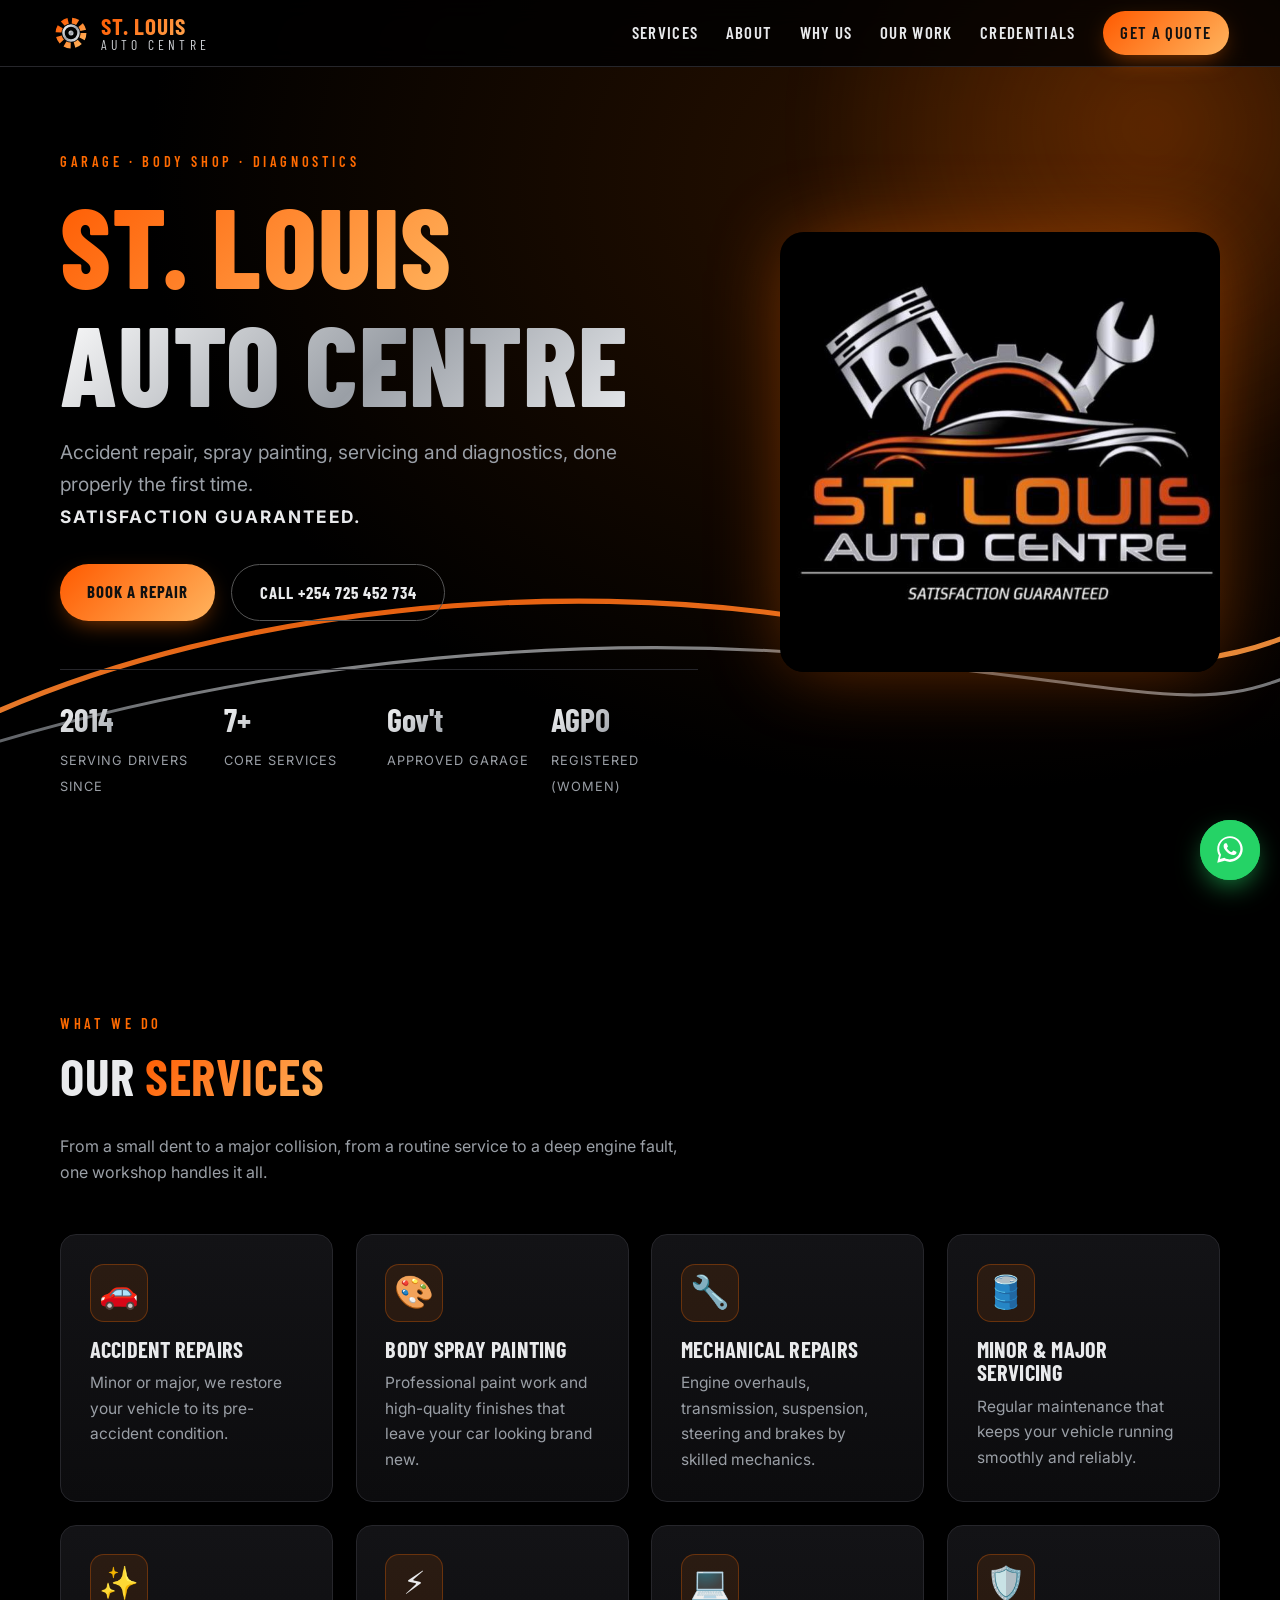
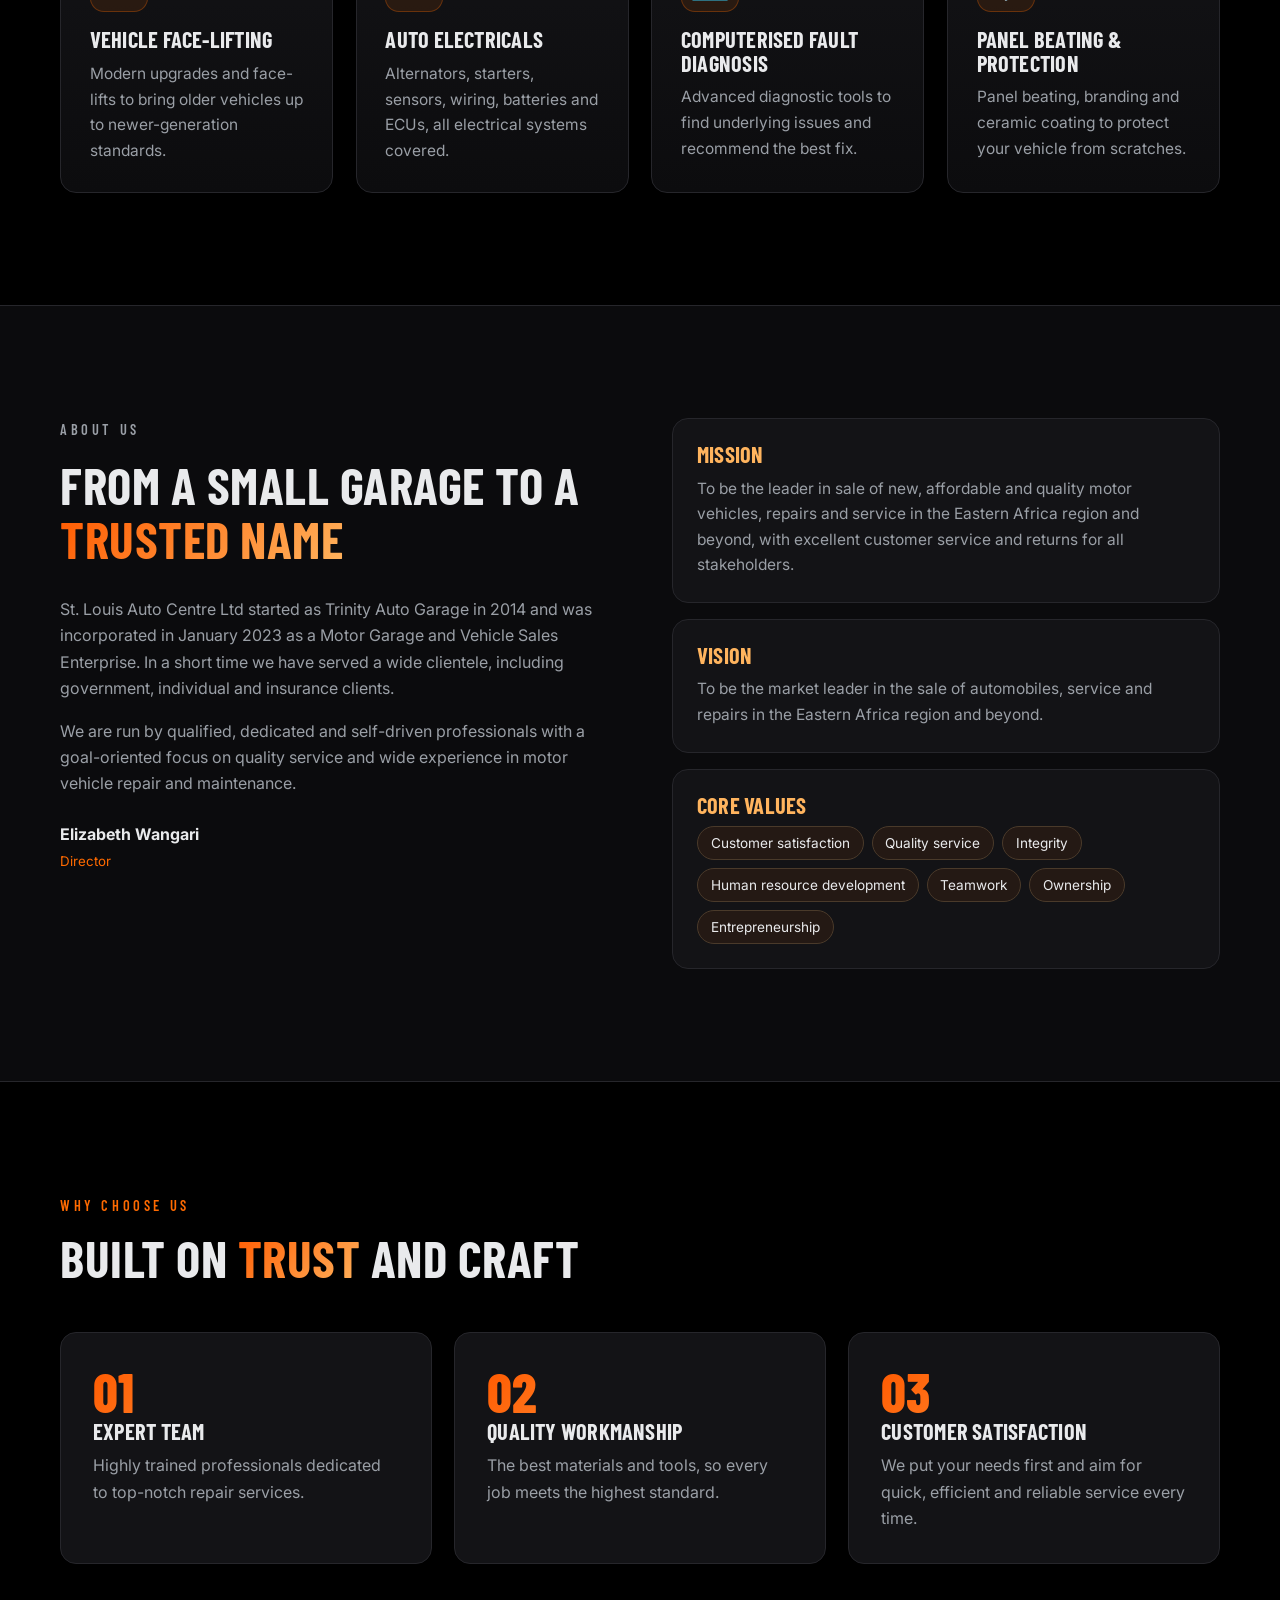
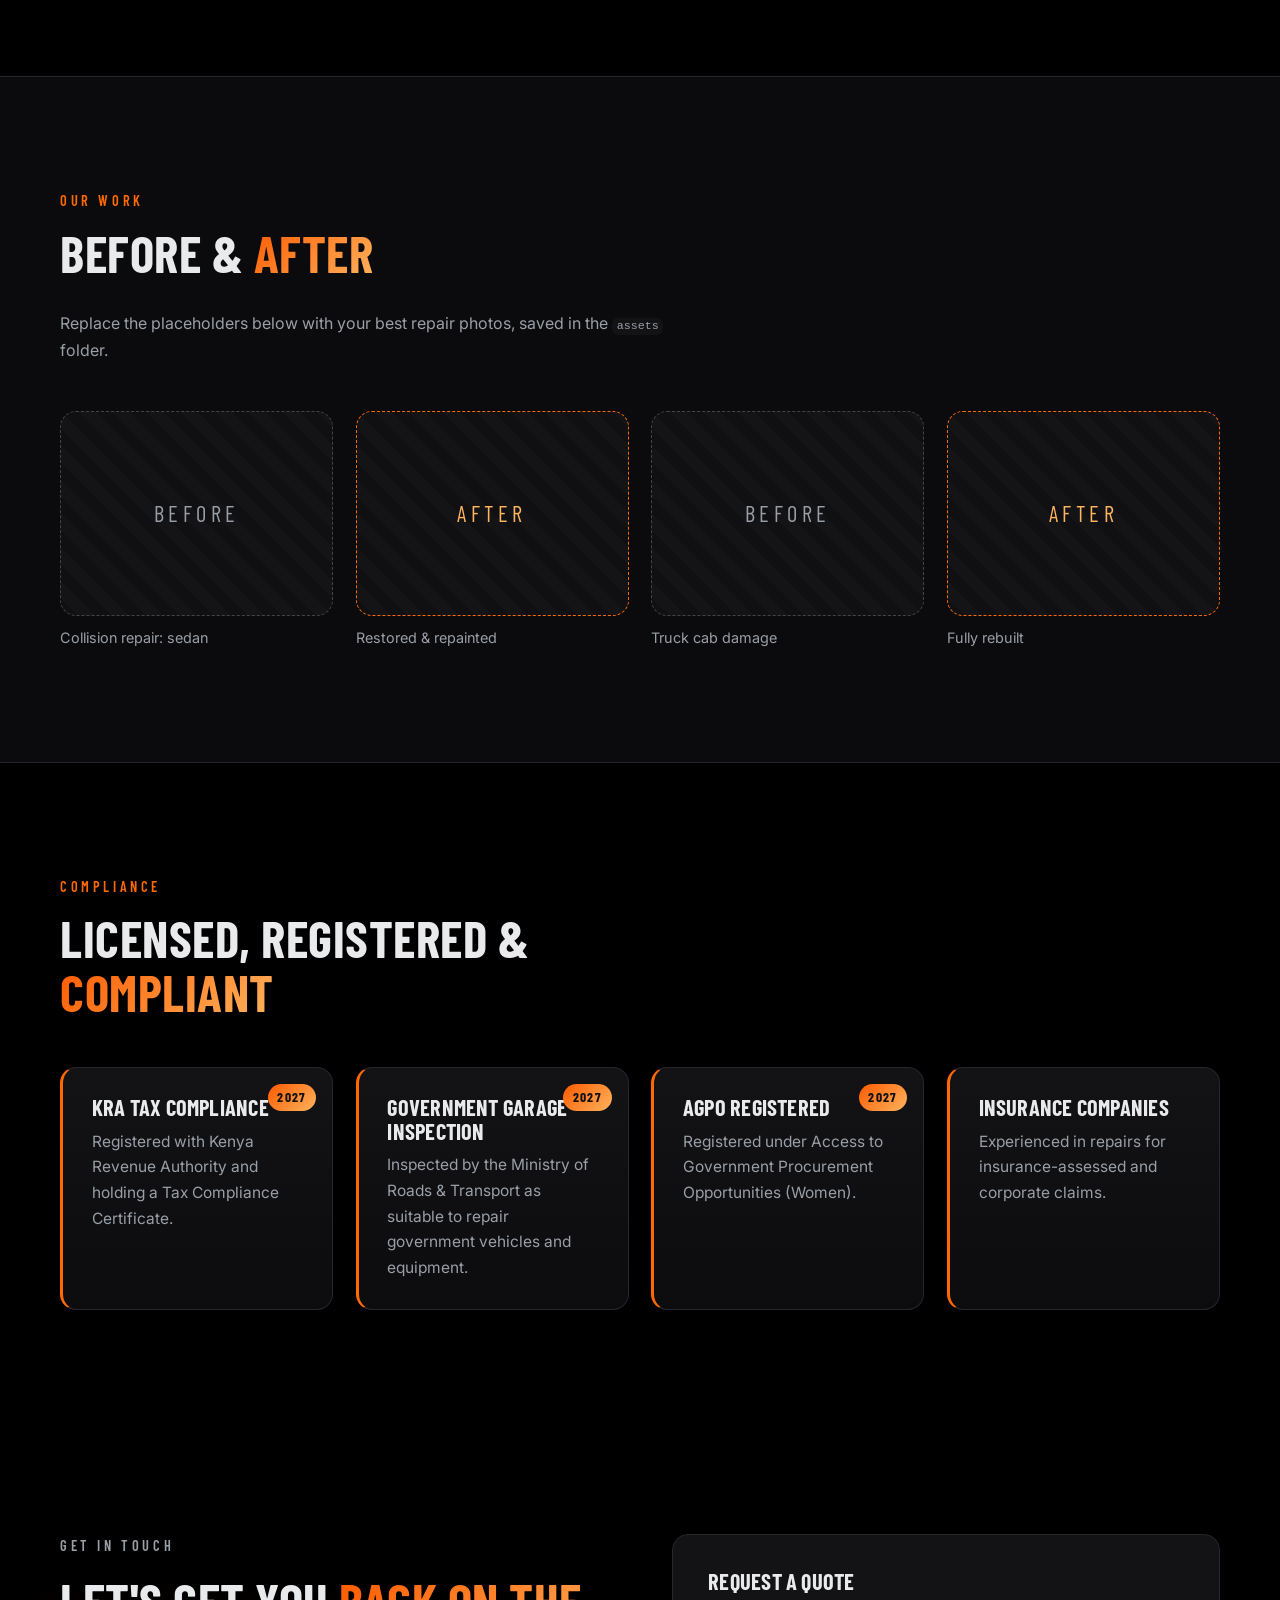
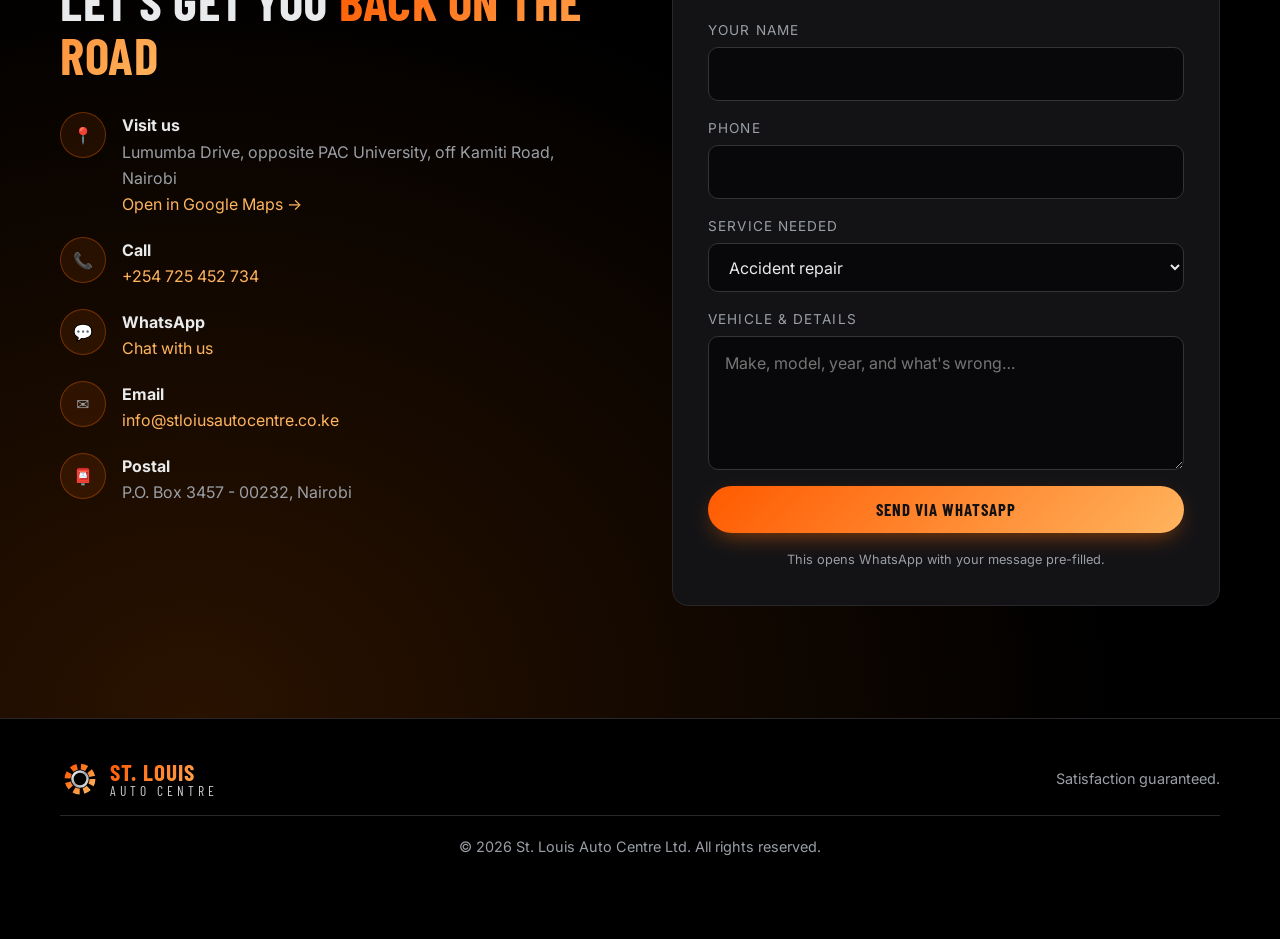
==== index.html @ 8ee9edfe "init" ====
<!DOCTYPE html>
<html lang="en">
<head>
  <meta charset="UTF-8">
  <meta name="viewport" content="width=device-width, initial-scale=1">
  <title>St. Louis Auto Centre | Garage &amp; Accident Repairs, Nairobi</title>
  <meta name="description" content="St. Louis Auto Centre Ltd – accident repairs, body spray painting, mechanical repairs, servicing, diagnostics and auto electricals in Nairobi. Satisfaction guaranteed.">
  <meta name="theme-color" content="#000000">
  <link rel="preconnect" href="https://fonts.googleapis.com">
  <link rel="preconnect" href="https://fonts.gstatic.com" crossorigin>
  <link href="https://fonts.googleapis.com/css2?family=Barlow+Condensed:wght@500;600;700;800&family=Inter:wght@400;500;600&display=swap" rel="stylesheet">
  <link rel="stylesheet" href="styles.css">
  <link rel="icon" href="data:image/svg+xml,%3Csvg xmlns='http://www.w3.org/2000/svg' viewBox='0 0 64 64'%3E%3Crect width='64' height='64' rx='12' fill='%23000'/%3E%3Ccircle cx='32' cy='32' r='14' fill='none' stroke='%23ff7a1a' stroke-width='6' stroke-dasharray='6 4'/%3E%3Ccircle cx='32' cy='32' r='5' fill='%23ddd'/%3E%3C/svg%3E">
</head>
<body>

<svg width="0" height="0" style="position:absolute" aria-hidden="true">
  <defs>
    <linearGradient id="gOrange" x1="0" y1="0" x2="1" y2="1">
      <stop offset="0" stop-color="#ff5a00"/><stop offset="1" stop-color="#ffb45e"/>
    </linearGradient>
    <linearGradient id="gSilver" x1="0" y1="0" x2="1" y2="1">
      <stop offset="0" stop-color="#ffffff"/><stop offset=".5" stop-color="#9a9fa6"/><stop offset="1" stop-color="#e8eaed"/>
    </linearGradient>
  </defs>
</svg>

<div class="progress" id="progress"></div>
<header class="nav" id="top">
  <a class="brand" href="#top" aria-label="St. Louis Auto Centre home">
    <svg class="brand-mark" viewBox="0 0 48 48" aria-hidden="true">
      <circle cx="24" cy="24" r="15" fill="none" stroke="url(#gOrange)" stroke-width="7" stroke-dasharray="7.2 4.7"/>
      <circle cx="24" cy="24" r="9" fill="none" stroke="url(#gSilver)" stroke-width="3"/>
      <circle cx="24" cy="24" r="3" fill="url(#gSilver)"/>
    </svg>
    <span class="brand-text"><b>ST. LOUIS</b><small>AUTO CENTRE</small></span>
  </a>
  <button class="burger" id="burger" aria-label="Toggle menu" aria-expanded="false" aria-controls="menu"><span></span><span></span><span></span></button>
  <nav id="menu" class="menu">
    <a href="#services">Services</a>
    <a href="#about">About</a>
    <a href="#why">Why Us</a>
    <a href="#work">Our Work</a>
    <a href="#credentials">Credentials</a>
    <a href="#contact" class="btn btn-sm">Get a Quote</a>
  </nav>
</header>

<main>
  <!-- HERO -->
  <section class="hero">
    <div class="hero-glow"></div>
    <svg class="hero-swoosh" viewBox="0 0 1200 300" preserveAspectRatio="none" aria-hidden="true">
      <path d="M0 220 C 220 120, 520 90, 760 130 S 1100 190, 1200 150" fill="none" stroke="url(#gOrange)" stroke-width="5" stroke-linecap="round"/>
      <path d="M0 250 C 260 170, 560 140, 820 170 S 1120 220, 1200 190" fill="none" stroke="url(#gSilver)" stroke-width="3" stroke-linecap="round" opacity=".7"/>
    </svg>
    <div class="container hero-inner">
      <img class="hero-logo" src="assets/logo.jpg" alt="St. Louis Auto Centre logo: piston, gear, wrench and car" width="420" height="420">
      <p class="eyebrow anim a1">Garage · Body Shop · Diagnostics</p>
      <h1 class="anim a2"><span class="orange">St. Louis</span><br><span class="silver">Auto Centre</span></h1>
      <p class="tagline anim a3">Accident repair, spray painting, servicing and diagnostics, done properly the first time.<br><strong>Satisfaction guaranteed.</strong></p>
      <div class="cta anim a4">
        <a href="#contact" class="btn">Book a Repair</a>
        <a href="tel:+254725452734" class="btn btn-ghost">Call +254 725 452 734</a>
      </div>
      <ul class="stats anim a5">
        <li><b>2014</b><span>Serving drivers since</span></li>
        <li><b>7+</b><span>Core services</span></li>
        <li><b>Gov't</b><span>Approved garage</span></li>
        <li><b>AGPO</b><span>Registered (Women)</span></li>
      </ul>
    </div>
  </section>

  <!-- SERVICES -->
  <section id="services" class="section">
    <div class="container">
      <header class="section-head">
        <p class="eyebrow">What we do</p>
        <h2>Our <span class="orange">Services</span></h2>
        <p>From a small dent to a major collision, from a routine service to a deep engine fault, one workshop handles it all.</p>
      </header>
      <div class="grid cards">
        <article class="card"><div class="icon">🚗</div><h3>Accident Repairs</h3><p>Minor or major, we restore your vehicle to its pre-accident condition.</p></article>
        <article class="card"><div class="icon">🎨</div><h3>Body Spray Painting</h3><p>Professional paint work and high-quality finishes that leave your car looking brand new.</p></article>
        <article class="card"><div class="icon">🔧</div><h3>Mechanical Repairs</h3><p>Engine overhauls, transmission, suspension, steering and brakes by skilled mechanics.</p></article>
        <article class="card"><div class="icon">🛢️</div><h3>Minor &amp; Major Servicing</h3><p>Regular maintenance that keeps your vehicle running smoothly and reliably.</p></article>
        <article class="card"><div class="icon">✨</div><h3>Vehicle Face-lifting</h3><p>Modern upgrades and face-lifts to bring older vehicles up to newer-generation standards.</p></article>
        <article class="card"><div class="icon">⚡</div><h3>Auto Electricals</h3><p>Alternators, starters, sensors, wiring, batteries and ECUs, all electrical systems covered.</p></article>
        <article class="card"><div class="icon">💻</div><h3>Computerised Fault Diagnosis</h3><p>Advanced diagnostic tools to find underlying issues and recommend the best fix.</p></article>
        <article class="card"><div class="icon">🛡️</div><h3>Panel Beating &amp; Protection</h3><p>Panel beating, branding and ceramic coating to protect your vehicle from scratches.</p></article>
      </div>
    </div>
  </section>

  <!-- ABOUT -->
  <section id="about" class="section alt">
    <div class="container split">
      <div>
        <p class="eyebrow">About us</p>
        <h2>From a small garage to a <span class="orange">trusted name</span></h2>
        <p>St. Louis Auto Centre Ltd started as Trinity Auto Garage in 2014 and was incorporated in January 2023 as a Motor Garage and Vehicle Sales Enterprise. In a short time we have served a wide clientele, including government, individual and insurance clients.</p>
        <p>We are run by qualified, dedicated and self-driven professionals with a goal-oriented focus on quality service and wide experience in motor vehicle repair and maintenance.</p>
        <p class="sign"><b>Elizabeth Wangari</b><br><small>Director</small></p>
      </div>
      <div class="mvv">
        <div class="mvv-item"><h3>Mission</h3><p>To be the leader in sale of new, affordable and quality motor vehicles, repairs and service in the Eastern Africa region and beyond, with excellent customer service and returns for all stakeholders.</p></div>
        <div class="mvv-item"><h3>Vision</h3><p>To be the market leader in the sale of automobiles, service and repairs in the Eastern Africa region and beyond.</p></div>
        <div class="mvv-item"><h3>Core Values</h3>
          <ul class="chips">
            <li>Customer satisfaction</li><li>Quality service</li><li>Integrity</li><li>Human resource development</li><li>Teamwork</li><li>Ownership</li><li>Entrepreneurship</li>
          </ul>
        </div>
      </div>
    </div>
  </section>

  <!-- WHY US -->
  <section id="why" class="section">
    <div class="container">
      <header class="section-head">
        <p class="eyebrow">Why choose us</p>
        <h2>Built on <span class="orange">trust</span> and craft</h2>
      </header>
      <div class="grid three">
        <article class="feature"><span class="num">01</span><h3>Expert Team</h3><p>Highly trained professionals dedicated to top-notch repair services.</p></article>
        <article class="feature"><span class="num">02</span><h3>Quality Workmanship</h3><p>The best materials and tools, so every job meets the highest standard.</p></article>
        <article class="feature"><span class="num">03</span><h3>Customer Satisfaction</h3><p>We put your needs first and aim for quick, efficient and reliable service every time.</p></article>
      </div>
    </div>
  </section>

  <!-- WORK -->
  <section id="work" class="section alt">
    <div class="container">
      <header class="section-head">
        <p class="eyebrow">Our work</p>
        <h2>Before &amp; <span class="orange">After</span></h2>
        <p>Replace the placeholders below with your best repair photos, saved in the <code>assets</code> folder.</p>
      </header>
      <div class="grid gallery">
        <figure class="ph"><div class="ph-box"><span>Before</span></div><figcaption>Collision repair: sedan</figcaption></figure>
        <figure class="ph"><div class="ph-box after"><span>After</span></div><figcaption>Restored &amp; repainted</figcaption></figure>
        <figure class="ph"><div class="ph-box"><span>Before</span></div><figcaption>Truck cab damage</figcaption></figure>
        <figure class="ph"><div class="ph-box after"><span>After</span></div><figcaption>Fully rebuilt</figcaption></figure>
      </div>
    </div>
  </section>

  <!-- CREDENTIALS -->
  <section id="credentials" class="section">
    <div class="container">
      <header class="section-head">
        <p class="eyebrow">Compliance</p>
        <h2>Licensed, registered &amp; <span class="orange">compliant</span></h2>
      </header>
      <div class="grid cards four">
        <article class="card cred"><span class="badge">2027</span><h3>KRA Tax Compliance</h3><p>Registered with Kenya Revenue Authority and holding a Tax Compliance Certificate.</p></article>
        <article class="card cred"><span class="badge">2027</span><h3>Government Garage Inspection</h3><p>Inspected by the Ministry of Roads &amp; Transport as suitable to repair government vehicles and equipment.</p></article>
        <article class="card cred"><span class="badge">2027</span><h3>AGPO Registered</h3><p>Registered under Access to Government Procurement Opportunities (Women).</p></article>
        <article class="card cred"><h3>Insurance Companies</h3><p>Experienced in repairs for insurance-assessed and corporate claims.</p></article>
      </div>
    </div>
  </section>

  <!-- CONTACT -->
  <section id="contact" class="section contact">
    <div class="container split">
      <div>
        <p class="eyebrow">Get in touch</p>
        <h2>Let's get you <span class="orange">back on the road</span></h2>
        <ul class="contact-list">
          <li><span>📍</span><div><b>Visit us</b><br>Lumumba Drive, opposite PAC University, off Kamiti Road, Nairobi<br><a href="https://www.google.com/maps/search/?api=1&query=Lumumba+Drive+PAC+University+Kamiti+Road+Nairobi" target="_blank" rel="noopener">Open in Google Maps →</a></div></li>
          <li><span>📞</span><div><b>Call</b><br><a href="tel:+254725452734">+254 725 452 734</a></div></li>
          <li><span>💬</span><div><b>WhatsApp</b><br><a href="https://wa.me/254725452734" target="_blank" rel="noopener">Chat with us</a></div></li>
          <li><span>✉️</span><div><b>Email</b><br><a href="mailto:info@stloiusautocentre.co.ke">info@stloiusautocentre.co.ke</a></div></li>
          <li><span>📮</span><div><b>Postal</b><br>P.O. Box 3457 - 00232, Nairobi</div></li>
        </ul>
      </div>
      <form class="form" id="quoteForm" novalidate>
        <h3>Request a quote</h3>
        <label>Your name<input type="text" name="name" required autocomplete="name"></label>
        <label>Phone<input type="tel" name="phone" required autocomplete="tel"></label>
        <label>Service needed
          <select name="service">
            <option>Accident repair</option><option>Body spray painting</option><option>Mechanical repair</option>
            <option>Servicing</option><option>Auto electrical</option><option>Computer diagnosis</option><option>Other</option>
          </select>
        </label>
        <label>Vehicle &amp; details<textarea name="message" rows="4" placeholder="Make, model, year, and what's wrong…"></textarea></label>
        <button type="submit" class="btn">Send via WhatsApp</button>
        <p class="hint">This opens WhatsApp with your message pre-filled.</p>
      </form>
    </div>
  </section>
</main>

<footer class="footer">
  <div class="container foot">
    <div class="brand">
      <svg class="brand-mark" viewBox="0 0 48 48" aria-hidden="true">
        <circle cx="24" cy="24" r="15" fill="none" stroke="url(#gOrange)" stroke-width="7" stroke-dasharray="7.2 4.7"/>
        <circle cx="24" cy="24" r="9" fill="none" stroke="url(#gSilver)" stroke-width="3"/>
      </svg>
      <span class="brand-text"><b>ST. LOUIS</b><small>AUTO CENTRE</small></span>
    </div>
    <p>Satisfaction guaranteed.</p>
    <p class="copy">© <span id="year"></span> St. Louis Auto Centre Ltd. All rights reserved.</p>
  </div>
</footer>

<a class="wa-fab" href="https://wa.me/254725452734" target="_blank" rel="noopener" aria-label="Chat on WhatsApp"><svg viewBox="0 0 32 32" aria-hidden="true"><path fill="#fff" d="M16.04 3C9.4 3 4 8.4 4 15.03c0 2.12.55 4.19 1.6 6.01L4 28l7.12-1.87a12.03 12.03 0 0 0 4.92 1.05C22.67 27.18 28 21.78 28 15.15 28 8.5 22.67 3 16.04 3Zm0 21.96c-1.76 0-3.48-.47-4.99-1.37l-.36-.21-4.22 1.1 1.13-4.1-.23-.38a9.9 9.9 0 0 1-1.52-5.27c0-5.48 4.47-9.94 9.97-9.94 5.5 0 9.96 4.46 9.96 9.94 0 5.49-4.47 9.93-9.74 9.93Zm5.46-7.42c-.3-.15-1.77-.87-2.04-.97-.27-.1-.47-.15-.67.15-.2.3-.77.97-.94 1.17-.17.2-.35.22-.65.07-.3-.15-1.26-.46-2.4-1.48-.89-.79-1.49-1.77-1.66-2.07-.17-.3-.02-.46.13-.61.14-.13.3-.35.45-.52.15-.17.2-.3.3-.5.1-.2.05-.37-.02-.52-.08-.15-.67-1.62-.92-2.22-.24-.58-.49-.5-.67-.51h-.57c-.2 0-.52.07-.8.37-.27.3-1.04 1.02-1.04 2.48 0 1.46 1.07 2.88 1.22 3.08.15.2 2.1 3.2 5.08 4.49.71.31 1.26.49 1.7.63.71.23 1.36.2 1.87.12.57-.08 1.77-.72 2.02-1.42.25-.7.25-1.3.17-1.42-.07-.12-.27-.2-.57-.35Z"/></svg></a>

<script src="script.js"></script>
</body>
</html>
---- styles.css ----
:root{
  --bg:#000;
  --bg2:#0b0b0d;
  --panel:#131316;
  --line:#26262b;
  --text:#e9eaec;
  --muted:#9a9fa6;
  --orange:#ff6a00;
  --orange2:#ffb45e;
  --grad:linear-gradient(135deg,#ff5a00,#ffb45e);
  --silver:linear-gradient(135deg,#fff,#9a9fa6 55%,#e8eaed);
  --radius:16px;
  --font-head:'Barlow Condensed',system-ui,sans-serif;
  --font-body:'Inter',system-ui,sans-serif;
}
*{box-sizing:border-box;margin:0;padding:0}
html{scroll-behavior:smooth;scroll-padding-top:72px}
body{background:var(--bg);color:var(--text);font-family:var(--font-body);line-height:1.65;-webkit-font-smoothing:antialiased;overflow-x:hidden}
img,svg{max-width:100%}
a{color:var(--orange2);text-decoration:none}
a:hover{text-decoration:underline}
code{background:var(--panel);padding:.1em .4em;border-radius:6px;font-size:.9em}
.container{width:min(1160px,92%);margin-inline:auto}

h1,h2,h3{font-family:var(--font-head);line-height:1.05;text-transform:uppercase;letter-spacing:.01em}
h2{font-size:clamp(2rem,5vw,3.2rem);margin-bottom:.6em}
h3{font-size:1.4rem;margin-bottom:.4em}
.orange{background:var(--grad);-webkit-background-clip:text;background-clip:text;color:transparent}
.silver{background:var(--silver);-webkit-background-clip:text;background-clip:text;color:transparent}
.eyebrow{font-family:var(--font-head);text-transform:uppercase;letter-spacing:.25em;font-size:.9rem;color:var(--orange);margin-bottom:.8rem;font-weight:600}

/* Buttons */
.btn{display:inline-block;background:var(--grad);color:#111;font-family:var(--font-head);font-weight:700;text-transform:uppercase;letter-spacing:.06em;font-size:1.05rem;padding:.85rem 1.7rem;border-radius:999px;border:0;cursor:pointer;transition:transform .2s,box-shadow .2s;box-shadow:0 8px 24px -8px rgba(255,106,0,.6)}
.btn:hover{transform:translateY(-2px);text-decoration:none;box-shadow:0 12px 28px -8px rgba(255,106,0,.8)}
.btn-ghost{background:transparent;color:var(--text);border:1.5px solid #555;box-shadow:none}
.btn-ghost:hover{border-color:var(--orange);color:var(--orange2);box-shadow:none}
.btn-sm{padding:.5rem 1.1rem;font-size:.95rem}

/* Nav */
.nav{position:fixed;inset:0 0 auto 0;z-index:50;display:flex;align-items:center;justify-content:space-between;padding:.7rem 4%;background:rgba(0,0,0,.82);backdrop-filter:blur(12px);border-bottom:1px solid var(--line)}
.brand{display:flex;align-items:center;gap:.6rem;color:var(--text)}
.brand:hover{text-decoration:none}
.brand-mark{width:40px;height:40px}
.brand-text{display:flex;flex-direction:column;line-height:1;font-family:var(--font-head);text-transform:uppercase}
.brand-text b{font-size:1.45rem;letter-spacing:.04em;background:var(--grad);-webkit-background-clip:text;background-clip:text;color:transparent}
.brand-text small{font-size:.85rem;letter-spacing:.3em;color:#cfd2d6}
.menu{display:flex;align-items:center;gap:1.7rem}
.menu a{color:var(--text);font-family:var(--font-head);text-transform:uppercase;letter-spacing:.08em;font-size:1.05rem;font-weight:600}
.menu a:not(.btn):hover{color:var(--orange2);text-decoration:none}
.menu a.btn{color:#111}
.burger{display:none;background:none;border:0;width:42px;height:42px;cursor:pointer;flex-direction:column;justify-content:center;gap:6px;align-items:center}
.burger span{display:block;width:26px;height:3px;border-radius:3px;background:var(--grad);transition:.3s}
.burger[aria-expanded="true"] span:nth-child(1){transform:translateY(9px) rotate(45deg)}
.burger[aria-expanded="true"] span:nth-child(2){opacity:0}
.burger[aria-expanded="true"] span:nth-child(3){transform:translateY(-9px) rotate(-45deg)}

/* Hero */
.hero{position:relative;min-height:100svh;display:flex;align-items:center;padding:7rem 0 4rem;overflow:hidden;background:radial-gradient(ellipse at 75% 20%,#2a1200 0%,#000 60%)}
.hero-glow{position:absolute;width:60vmax;height:60vmax;right:-20vmax;top:-20vmax;background:radial-gradient(circle,rgba(255,106,0,.28),transparent 65%);filter:blur(20px);pointer-events:none}
.hero-swoosh{position:absolute;left:0;bottom:12%;width:100%;height:34%;opacity:.9;pointer-events:none}
.hero-inner{position:relative;z-index:2}
.hero h1{font-size:clamp(3.4rem,11vw,7rem);font-weight:800;margin-bottom:1rem}
.tagline{max-width:560px;font-size:clamp(1rem,2.4vw,1.2rem);color:var(--muted);margin-bottom:2rem}
.tagline strong{color:var(--text);letter-spacing:.12em;text-transform:uppercase;font-size:.9em}
.cta{display:flex;flex-wrap:wrap;gap:1rem;margin-bottom:3rem}
.stats{list-style:none;display:grid;grid-template-columns:repeat(4,1fr);gap:1rem;max-width:760px;border-top:1px solid var(--line);padding-top:1.4rem}
.stats b{display:block;font-family:var(--font-head);font-size:2rem;background:var(--silver);-webkit-background-clip:text;background-clip:text;color:transparent}
.stats span{font-size:.8rem;color:var(--muted);text-transform:uppercase;letter-spacing:.08em}

/* Sections */
.section{padding:clamp(4rem,9vw,7rem) 0}
.section.alt{background:var(--bg2);border-block:1px solid var(--line)}
.section-head{max-width:640px;margin-bottom:3rem}
.section-head p:last-child{color:var(--muted)}
.grid{display:grid;gap:1.4rem}
.cards{grid-template-columns:repeat(auto-fit,minmax(240px,1fr))}
.cards.four{grid-template-columns:repeat(auto-fit,minmax(230px,1fr))}
.three{grid-template-columns:repeat(auto-fit,minmax(260px,1fr))}
.card{background:linear-gradient(180deg,var(--panel),#0c0c0e);border:1px solid var(--line);border-radius:var(--radius);padding:1.8rem;transition:transform .25s,border-color .25s,box-shadow .25s;position:relative;overflow:hidden}
.card::before{content:"";position:absolute;inset:0 0 auto 0;height:3px;background:var(--grad);transform:scaleX(0);transform-origin:left;transition:transform .35s}
.card:hover{transform:translateY(-6px);border-color:#3a2a1c;box-shadow:0 18px 40px -20px rgba(255,106,0,.45)}
.card:hover::before{transform:scaleX(1)}
.card p{color:var(--muted);font-size:.97rem}
.icon{font-size:2rem;width:58px;height:58px;display:grid;place-items:center;border-radius:14px;margin-bottom:1rem;background:rgba(255,106,0,.1);border:1px solid rgba(255,106,0,.3)}
.card.cred{border-left:3px solid var(--orange)}

.feature{padding:2rem;border:1px solid var(--line);border-radius:var(--radius);background:var(--panel)}
.num{font-family:var(--font-head);font-size:3.4rem;font-weight:800;background:var(--grad);-webkit-background-clip:text;background-clip:text;color:transparent;display:block;line-height:1}
.feature p{color:var(--muted)}

.split{display:grid;grid-template-columns:1fr 1fr;gap:clamp(2rem,5vw,4rem);align-items:start}
.split p{color:var(--muted);margin-bottom:1rem}
.sign{margin-top:1.5rem;color:var(--text)!important}
.sign small{color:var(--orange)}
.mvv{display:grid;gap:1rem}
.mvv-item{background:var(--panel);border:1px solid var(--line);border-radius:var(--radius);padding:1.5rem}
.mvv-item h3{color:var(--orange2)}
.mvv-item p{margin:0;font-size:.97rem}
.chips{list-style:none;display:flex;flex-wrap:wrap;gap:.5rem}
.chips li{border:1px solid #4a3a2a;color:var(--text);font-size:.85rem;padding:.3rem .8rem;border-radius:999px;background:rgba(255,106,0,.07)}

/* Gallery */
.gallery{grid-template-columns:repeat(auto-fit,minmax(240px,1fr))}
.ph-box{aspect-ratio:4/3;border-radius:var(--radius);border:1.5px dashed #444;display:grid;place-items:center;background:repeating-linear-gradient(45deg,#101012,#101012 12px,#141417 12px,#141417 24px)}
.ph-box span{font-family:var(--font-head);text-transform:uppercase;letter-spacing:.2em;font-size:1.4rem;color:var(--muted)}
.ph-box.after{border-color:var(--orange)}
.ph-box.after span{color:var(--orange2)}
.ph img{width:100%;aspect-ratio:4/3;object-fit:cover;border-radius:var(--radius)}
figcaption{margin-top:.6rem;font-size:.9rem;color:var(--muted)}

/* Contact */
.contact{background:radial-gradient(ellipse at 15% 100%,#2a1200,#000 60%)}
.contact-list{list-style:none;display:grid;gap:1.2rem;margin-top:1.5rem}
.contact-list li{display:flex;gap:1rem;color:var(--muted)}
.contact-list li>span{width:46px;height:46px;flex:none;display:grid;place-items:center;border-radius:50%;background:rgba(255,106,0,.1);border:1px solid rgba(255,106,0,.35)}
.contact-list b{color:var(--text)}
.form{background:var(--panel);border:1px solid var(--line);border-radius:var(--radius);padding:clamp(1.4rem,3vw,2.2rem);display:grid;gap:1rem}
.form label{display:grid;gap:.35rem;font-size:.85rem;color:var(--muted);text-transform:uppercase;letter-spacing:.08em}
.form input,.form select,.form textarea{font:inherit;font-size:1rem;color:var(--text);background:#08080a;border:1px solid #33333a;border-radius:10px;padding:.8rem 1rem;text-transform:none;letter-spacing:normal;width:100%}
.form input:focus,.form select:focus,.form textarea:focus{outline:2px solid var(--orange);border-color:transparent}
.form .hint{font-size:.8rem;margin:0;text-align:center;color:var(--muted)}
.form input.err{border-color:#ff4d4d}

/* Footer */
.footer{border-top:1px solid var(--line);padding:2.5rem 0 5rem;background:#000}
.foot{display:flex;flex-wrap:wrap;gap:1rem 2rem;align-items:center;justify-content:space-between}
.foot p{color:var(--muted);font-size:.9rem}
.copy{width:100%;text-align:center;border-top:1px solid var(--line);padding-top:1.2rem}



/* Reveal */
.reveal{opacity:0;transform:translateY(24px);transition:opacity .7s,transform .7s}
.reveal.in{opacity:1;transform:none}

/* Responsive */
@media (max-width:900px){
  .split{grid-template-columns:1fr}
  .stats{grid-template-columns:repeat(2,1fr)}
}
@media (max-width:820px){
  .burger{display:flex}
  .menu{position:fixed;inset:60px 0 auto 0;flex-direction:column;align-items:stretch;gap:0;background:rgba(0,0,0,.97);border-bottom:1px solid var(--line);max-height:0;overflow:hidden;transition:max-height .35s}
  .menu.open{max-height:80vh}
  .menu a{padding:1rem 6%;border-top:1px solid var(--line);font-size:1.2rem}
  .menu a.btn{margin:1rem 6%;text-align:center;border-radius:999px;padding:.8rem}
}
@media (max-width:480px){
  .cta .btn{width:100%;text-align:center}
  .hero-swoosh{bottom:4%}
}
@media (prefers-reduced-motion:reduce){
  *{transition:none!important;scroll-behavior:auto!important}
  .reveal{opacity:1;transform:none}
}

/* Hero logo */
.hero-logo{position:absolute;right:0;top:50%;transform:translateY(-55%);width:min(38vw,440px);height:auto;border-radius:24px;box-shadow:0 0 80px -10px rgba(255,106,0,.45);z-index:1}
@media (max-width:900px){.hero-logo{position:static;transform:none;width:min(70vw,300px);margin:0 auto 1.5rem;display:block}}
@media (min-width:901px){.stats{max-width:55%}.tagline{max-width:50%}}

/* WhatsApp floating button */
.wa-fab{position:fixed;right:20px;bottom:20px;width:60px;height:60px;border-radius:50%;display:grid;place-items:center;background:#25d366;box-shadow:0 10px 28px -6px rgba(37,211,102,.7);z-index:60;transition:transform .25s;animation:waIn .8s .6s both cubic-bezier(.2,1.4,.4,1)}
.wa-fab svg{width:34px;height:34px}
.wa-fab::after{content:"";position:absolute;inset:0;border-radius:50%;border:2px solid #25d366;animation:waPulse 2s infinite}
.wa-fab:hover{transform:scale(1.1) rotate(-6deg);text-decoration:none}
@keyframes waPulse{0%{transform:scale(1);opacity:.9}100%{transform:scale(1.7);opacity:0}}
@keyframes waIn{from{transform:scale(0) rotate(-90deg);opacity:0}to{transform:none;opacity:1}}

/* Animations */
.progress{position:fixed;top:0;left:0;height:3px;width:0;background:var(--grad);z-index:70}
.anim{opacity:0;transform:translateY(30px);animation:rise .9s cubic-bezier(.2,.7,.2,1) forwards}
.a1{animation-delay:.1s}.a2{animation-delay:.25s}.a3{animation-delay:.45s}.a4{animation-delay:.6s}.a5{animation-delay:.8s}
@keyframes rise{to{opacity:1;transform:none}}
.hero-logo{animation:logoIn 1.2s .3s both cubic-bezier(.2,.7,.2,1),float 6s 1.5s ease-in-out infinite}
@keyframes logoIn{from{opacity:0;filter:blur(12px)}to{opacity:1;filter:none}}
@keyframes float{0%,100%{margin-top:0}50%{margin-top:-14px}}
.hero-glow{animation:glow 7s ease-in-out infinite alternate}
@keyframes glow{from{opacity:.6;transform:scale(1)}to{opacity:1;transform:scale(1.15)}}
.hero-swoosh path{stroke-dasharray:1800;stroke-dashoffset:1800;animation:draw 2.6s .4s ease-out forwards}
.hero-swoosh path+path{animation-delay:.8s}
@keyframes draw{to{stroke-dashoffset:0}}
.brand-mark circle:first-child{transform-origin:center;animation:spin 14s linear infinite}
@keyframes spin{to{transform:rotate(360deg)}}
.reveal.in:nth-child(2){transition-delay:.08s}.reveal.in:nth-child(3){transition-delay:.16s}.reveal.in:nth-child(4){transition-delay:.24s}
.reveal.in:nth-child(5){transition-delay:.08s}.reveal.in:nth-child(6){transition-delay:.16s}.reveal.in:nth-child(7){transition-delay:.24s}.reveal.in:nth-child(8){transition-delay:.32s}
.icon{transition:transform .35s}.card:hover .icon{transform:rotate(-8deg) scale(1.12)}
.btn{position:relative;overflow:hidden}
.btn::after{content:"";position:absolute;top:0;left:-60%;width:40%;height:100%;background:linear-gradient(100deg,transparent,rgba(255,255,255,.55),transparent);transform:skewX(-20deg);transition:left .6s}
.btn:hover::after{left:130%}
.btn-ghost::after{display:none}
.badge{position:absolute;top:1rem;right:1rem;font-family:var(--font-head);font-weight:700;font-size:.85rem;letter-spacing:.1em;color:#111;background:var(--grad);padding:.15rem .6rem;border-radius:999px}
.feature{transition:transform .3s,border-color .3s}.feature:hover{transform:translateY(-6px);border-color:var(--orange)}
.ph-box{transition:transform .3s}.ph:hover .ph-box{transform:scale(1.03)}
@media (prefers-reduced-motion:reduce){.anim{opacity:1;transform:none;animation:none}.hero-logo,.hero-glow,.wa-fab,.wa-fab::after,.brand-mark circle:first-child{animation:none}.hero-swoosh path{stroke-dashoffset:0;animation:none}}
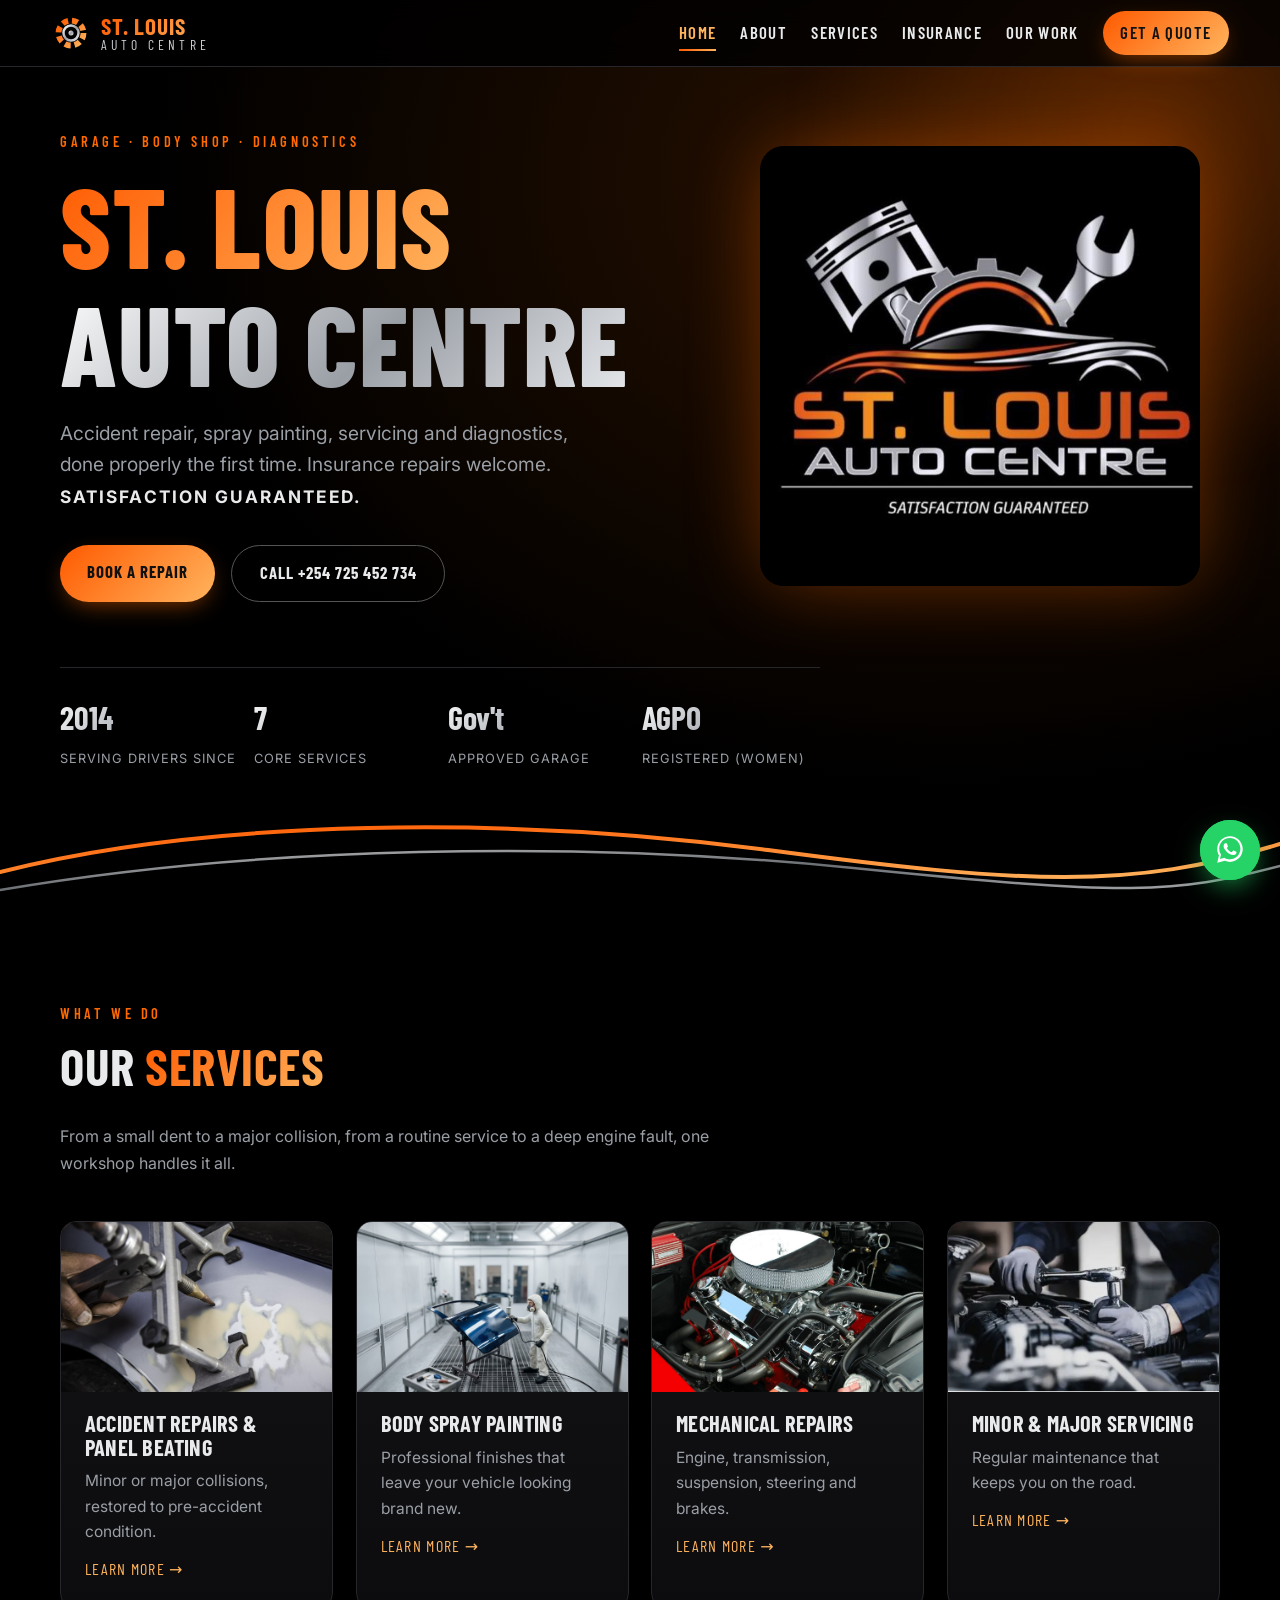
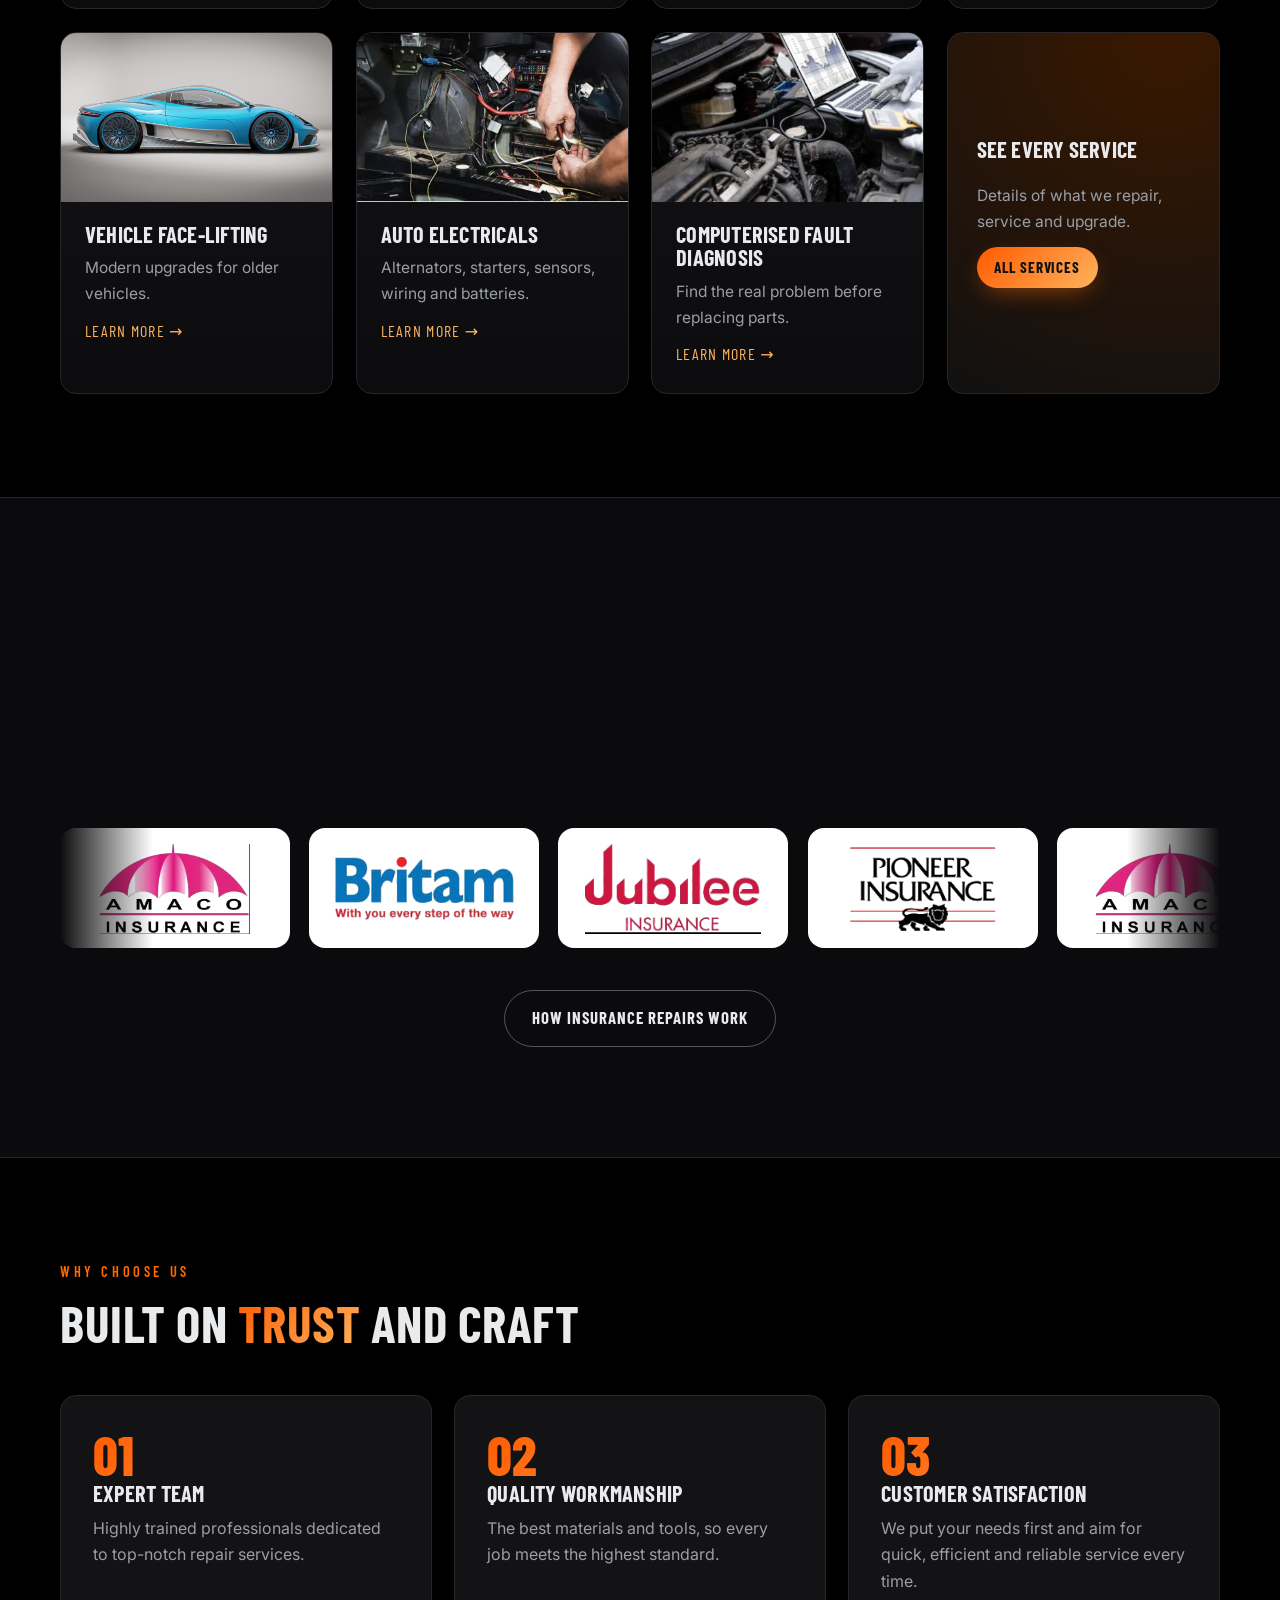
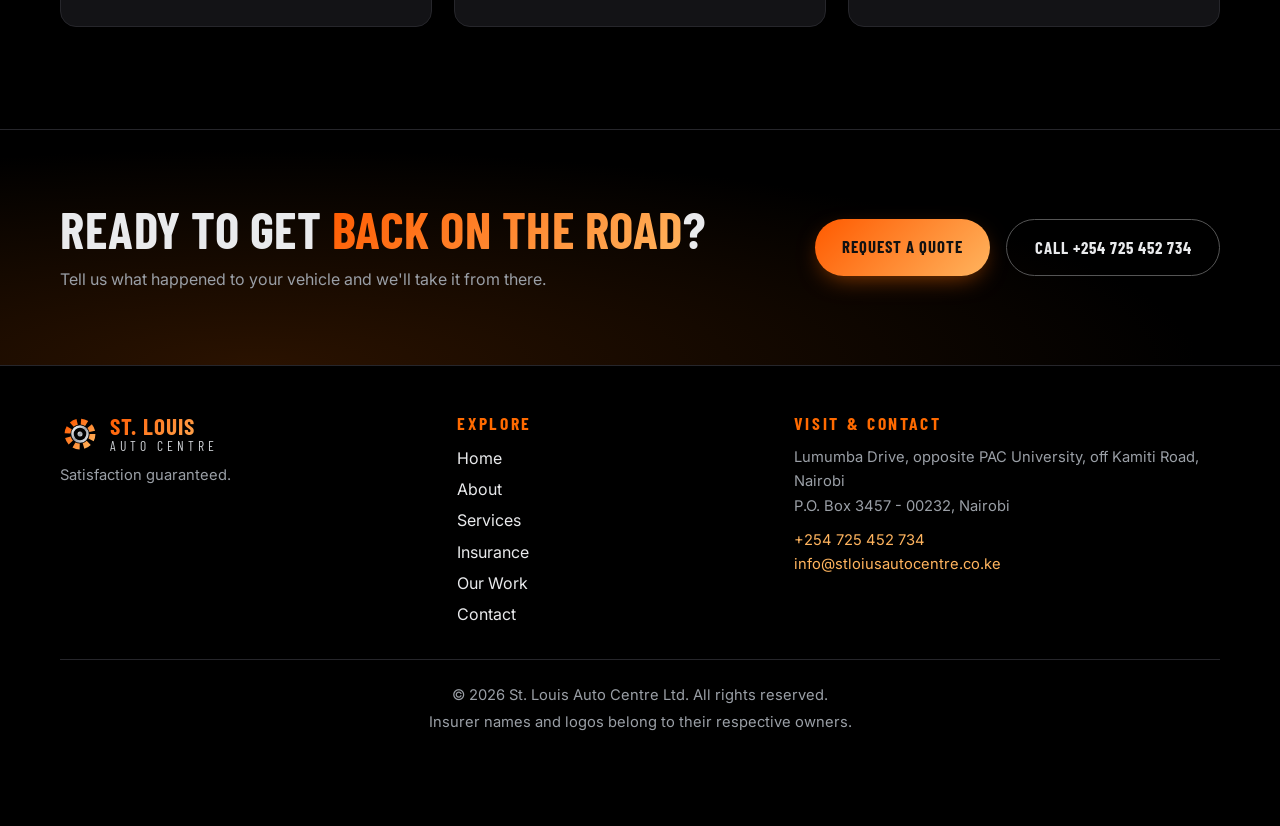
==== commit 02733b6c: "refactor" ====
--- a/index.html
+++ b/index.html
@@ -1,216 +1,107 @@
 <!DOCTYPE html>
 <html lang="en">
 <head>
-  <meta charset="UTF-8">
-  <meta name="viewport" content="width=device-width, initial-scale=1">
-  <title>St. Louis Auto Centre | Garage &amp; Accident Repairs, Nairobi</title>
-  <meta name="description" content="St. Louis Auto Centre Ltd – accident repairs, body spray painting, mechanical repairs, servicing, diagnostics and auto electricals in Nairobi. Satisfaction guaranteed.">
-  <meta name="theme-color" content="#000000">
-  <link rel="preconnect" href="https://fonts.googleapis.com">
-  <link rel="preconnect" href="https://fonts.gstatic.com" crossorigin>
-  <link href="https://fonts.googleapis.com/css2?family=Barlow+Condensed:wght@500;600;700;800&family=Inter:wght@400;500;600&display=swap" rel="stylesheet">
-  <link rel="stylesheet" href="styles.css">
-  <link rel="icon" href="data:image/svg+xml,%3Csvg xmlns='http://www.w3.org/2000/svg' viewBox='0 0 64 64'%3E%3Crect width='64' height='64' rx='12' fill='%23000'/%3E%3Ccircle cx='32' cy='32' r='14' fill='none' stroke='%23ff7a1a' stroke-width='6' stroke-dasharray='6 4'/%3E%3Ccircle cx='32' cy='32' r='5' fill='%23ddd'/%3E%3C/svg%3E">
+<meta charset="UTF-8">
+<meta name="viewport" content="width=device-width, initial-scale=1">
+<title>St. Louis Auto Centre | Garage & Accident Repairs, Nairobi</title>
+<meta name="description" content="St. Louis Auto Centre Ltd: accident repairs, body spray painting, mechanical repairs, servicing, diagnostics and auto electricals in Nairobi. Insurance repairs welcome.">
+<meta name="theme-color" content="#000000">
+<link rel="preconnect" href="https://fonts.googleapis.com">
+<link rel="preconnect" href="https://fonts.gstatic.com" crossorigin>
+<link href="https://fonts.googleapis.com/css2?family=Barlow+Condensed:wght@500;600;700;800&family=Inter:wght@400;500;600&display=swap" rel="stylesheet">
+<link rel="stylesheet" href="styles.css">
+<link rel="icon" href="assets/logo.jpg">
 </head>
 <body>
+<svg width="0" height="0" style="position:absolute" aria-hidden="true"><defs>
+<linearGradient id="gOrange" x1="0" y1="0" x2="1" y2="1"><stop offset="0" stop-color="#ff5a00"/><stop offset="1" stop-color="#ffb45e"/></linearGradient>
+<linearGradient id="gSilver" x1="0" y1="0" x2="1" y2="1"><stop offset="0" stop-color="#fff"/><stop offset=".5" stop-color="#9a9fa6"/><stop offset="1" stop-color="#e8eaed"/></linearGradient>
+</defs></svg>
+<div class="progress" id="progress"></div>
+<header class="nav">
+  <a class="brand" href="index.html" aria-label="St. Louis Auto Centre home"><svg class="brand-mark" viewBox="0 0 48 48" aria-hidden="true"><circle class="gear" cx="24" cy="24" r="15" fill="none" stroke="url(#gOrange)" stroke-width="7" stroke-dasharray="7.2 4.7"/><circle cx="24" cy="24" r="9" fill="none" stroke="url(#gSilver)" stroke-width="3"/><circle cx="24" cy="24" r="3" fill="url(#gSilver)"/></svg><span class="brand-text"><b>ST. LOUIS</b><small>AUTO CENTRE</small></span></a>
+  <button class="burger" id="burger" aria-label="Toggle menu" aria-expanded="false" aria-controls="menu"><span></span><span></span><span></span></button>
+  <nav id="menu" class="menu"><a href="index.html" class="active" aria-current="page">Home</a><a href="about.html">About</a><a href="services.html">Services</a><a href="insurance.html">Insurance</a><a href="work.html">Our Work</a><a href="contact.html" class="btn btn-sm">Get a Quote</a></nav>
+</header>
+<main>
 
-<svg width="0" height="0" style="position:absolute" aria-hidden="true">
-  <defs>
-    <linearGradient id="gOrange" x1="0" y1="0" x2="1" y2="1">
-      <stop offset="0" stop-color="#ff5a00"/><stop offset="1" stop-color="#ffb45e"/>
-    </linearGradient>
-    <linearGradient id="gSilver" x1="0" y1="0" x2="1" y2="1">
-      <stop offset="0" stop-color="#ffffff"/><stop offset=".5" stop-color="#9a9fa6"/><stop offset="1" stop-color="#e8eaed"/>
-    </linearGradient>
-  </defs>
-</svg>
-
-<div class="progress" id="progress"></div>
-<header class="nav" id="top">
-  <a class="brand" href="#top" aria-label="St. Louis Auto Centre home">
-    <svg class="brand-mark" viewBox="0 0 48 48" aria-hidden="true">
-      <circle cx="24" cy="24" r="15" fill="none" stroke="url(#gOrange)" stroke-width="7" stroke-dasharray="7.2 4.7"/>
-      <circle cx="24" cy="24" r="9" fill="none" stroke="url(#gSilver)" stroke-width="3"/>
-      <circle cx="24" cy="24" r="3" fill="url(#gSilver)"/>
-    </svg>
-    <span class="brand-text"><b>ST. LOUIS</b><small>AUTO CENTRE</small></span>
-  </a>
-  <button class="burger" id="burger" aria-label="Toggle menu" aria-expanded="false" aria-controls="menu"><span></span><span></span><span></span></button>
-  <nav id="menu" class="menu">
-    <a href="#services">Services</a>
-    <a href="#about">About</a>
-    <a href="#why">Why Us</a>
-    <a href="#work">Our Work</a>
-    <a href="#credentials">Credentials</a>
-    <a href="#contact" class="btn btn-sm">Get a Quote</a>
-  </nav>
-</header>
-
-<main>
-  <!-- HERO -->
-  <section class="hero">
-    <div class="hero-glow"></div>
-    <svg class="hero-swoosh" viewBox="0 0 1200 300" preserveAspectRatio="none" aria-hidden="true">
-      <path d="M0 220 C 220 120, 520 90, 760 130 S 1100 190, 1200 150" fill="none" stroke="url(#gOrange)" stroke-width="5" stroke-linecap="round"/>
-      <path d="M0 250 C 260 170, 560 140, 820 170 S 1120 220, 1200 190" fill="none" stroke="url(#gSilver)" stroke-width="3" stroke-linecap="round" opacity=".7"/>
-    </svg>
-    <div class="container hero-inner">
-      <img class="hero-logo" src="assets/logo.jpg" alt="St. Louis Auto Centre logo: piston, gear, wrench and car" width="420" height="420">
+<section class="hero">
+  <div class="hero-glow"></div>
+  <div class="container hero-grid">
+    <div class="hero-text">
       <p class="eyebrow anim a1">Garage · Body Shop · Diagnostics</p>
       <h1 class="anim a2"><span class="orange">St. Louis</span><br><span class="silver">Auto Centre</span></h1>
-      <p class="tagline anim a3">Accident repair, spray painting, servicing and diagnostics, done properly the first time.<br><strong>Satisfaction guaranteed.</strong></p>
-      <div class="cta anim a4">
-        <a href="#contact" class="btn">Book a Repair</a>
-        <a href="tel:+254725452734" class="btn btn-ghost">Call +254 725 452 734</a>
-      </div>
-      <ul class="stats anim a5">
-        <li><b>2014</b><span>Serving drivers since</span></li>
-        <li><b>7+</b><span>Core services</span></li>
-        <li><b>Gov't</b><span>Approved garage</span></li>
-        <li><b>AGPO</b><span>Registered (Women)</span></li>
-      </ul>
+      <p class="tagline anim a3">Accident repair, spray painting, servicing and diagnostics, done properly the first time. Insurance repairs welcome.<br><strong>Satisfaction guaranteed.</strong></p>
+      <div class="cta anim a4"><a href="contact.html" class="btn">Book a Repair</a><a href="tel:+254725452734" class="btn btn-ghost">Call +254 725 452 734</a></div>
     </div>
-  </section>
+    <div class="hero-art"><img class="hero-logo" src="assets/logo.jpg" alt="St. Louis Auto Centre logo: piston, gear, wrench and car" width="420" height="420"></div>
+  </div>
+  <div class="container"><ul class="stats anim a5">
+    <li><b>2014</b><span>Serving drivers since</span></li>
+    <li><b>7</b><span>Core services</span></li>
+    <li><b>Gov't</b><span>Approved garage</span></li>
+    <li><b>AGPO</b><span>Registered (Women)</span></li>
+  </ul></div>
+  <svg class="swoosh" viewBox="0 0 1200 90" preserveAspectRatio="none" aria-hidden="true">
+<path d="M0 62 C 200 8, 480 6, 720 40 S 1060 80, 1200 34" fill="none" stroke="url(#gOrange)" stroke-width="4" stroke-linecap="round" vector-effect="non-scaling-stroke"/>
+<path d="M0 80 C 240 36, 540 30, 800 58 S 1100 84, 1200 56" fill="none" stroke="url(#gSilver)" stroke-width="2.5" stroke-linecap="round" opacity=".7" vector-effect="non-scaling-stroke"/>
+</svg>
+</section>
 
-  <!-- SERVICES -->
-  <section id="services" class="section">
-    <div class="container">
-      <header class="section-head">
-        <p class="eyebrow">What we do</p>
-        <h2>Our <span class="orange">Services</span></h2>
-        <p>From a small dent to a major collision, from a routine service to a deep engine fault, one workshop handles it all.</p>
-      </header>
-      <div class="grid cards">
-        <article class="card"><div class="icon">🚗</div><h3>Accident Repairs</h3><p>Minor or major, we restore your vehicle to its pre-accident condition.</p></article>
-        <article class="card"><div class="icon">🎨</div><h3>Body Spray Painting</h3><p>Professional paint work and high-quality finishes that leave your car looking brand new.</p></article>
-        <article class="card"><div class="icon">🔧</div><h3>Mechanical Repairs</h3><p>Engine overhauls, transmission, suspension, steering and brakes by skilled mechanics.</p></article>
-        <article class="card"><div class="icon">🛢️</div><h3>Minor &amp; Major Servicing</h3><p>Regular maintenance that keeps your vehicle running smoothly and reliably.</p></article>
-        <article class="card"><div class="icon">✨</div><h3>Vehicle Face-lifting</h3><p>Modern upgrades and face-lifts to bring older vehicles up to newer-generation standards.</p></article>
-        <article class="card"><div class="icon">⚡</div><h3>Auto Electricals</h3><p>Alternators, starters, sensors, wiring, batteries and ECUs, all electrical systems covered.</p></article>
-        <article class="card"><div class="icon">💻</div><h3>Computerised Fault Diagnosis</h3><p>Advanced diagnostic tools to find underlying issues and recommend the best fix.</p></article>
-        <article class="card"><div class="icon">🛡️</div><h3>Panel Beating &amp; Protection</h3><p>Panel beating, branding and ceramic coating to protect your vehicle from scratches.</p></article>
-      </div>
+<section class="section">
+  <div class="container">
+    <header class="section-head"><p class="eyebrow">What we do</p><h2>Our <span class="orange">Services</span></h2>
+    <p>From a small dent to a major collision, from a routine service to a deep engine fault, one workshop handles it all.</p></header>
+    <div class="grid cards"><a class="card has-img" href="services.html#accident-panel"><div class="thumb"><img src="assets/img/accident-panel.jpg" alt="Accident Repairs &amp; Panel Beating" loading="lazy"></div><div class="card-body"><h3>Accident Repairs &amp; Panel Beating</h3><p>Minor or major collisions, restored to pre-accident condition.</p><span class="more">Learn more →</span></div></a><a class="card has-img" href="services.html#spray-booth"><div class="thumb"><img src="assets/img/spray-booth.jpg" alt="Body Spray Painting" loading="lazy"></div><div class="card-body"><h3>Body Spray Painting</h3><p>Professional finishes that leave your vehicle looking brand new.</p><span class="more">Learn more →</span></div></a><a class="card has-img" href="services.html#engine"><div class="thumb"><img src="assets/img/engine.jpg" alt="Mechanical Repairs" loading="lazy"></div><div class="card-body"><h3>Mechanical Repairs</h3><p>Engine, transmission, suspension, steering and brakes.</p><span class="more">Learn more →</span></div></a><a class="card has-img" href="services.html#servicing"><div class="thumb"><img src="assets/img/servicing.jpg" alt="Minor &amp; Major Servicing" loading="lazy"></div><div class="card-body"><h3>Minor &amp; Major Servicing</h3><p>Regular maintenance that keeps you on the road.</p><span class="more">Learn more →</span></div></a><a class="card has-img" href="services.html#facelift"><div class="thumb"><img src="assets/img/facelift.jpg" alt="Vehicle Face-lifting" loading="lazy"></div><div class="card-body"><h3>Vehicle Face-lifting</h3><p>Modern upgrades for older vehicles.</p><span class="more">Learn more →</span></div></a><a class="card has-img" href="services.html#electrical-wiring"><div class="thumb"><img src="assets/img/electrical-wiring.jpg" alt="Auto Electricals" loading="lazy"></div><div class="card-body"><h3>Auto Electricals</h3><p>Alternators, starters, sensors, wiring and batteries.</p><span class="more">Learn more →</span></div></a><a class="card has-img" href="services.html#diagnostics"><div class="thumb"><img src="assets/img/diagnostics.jpg" alt="Computerised Fault Diagnosis" loading="lazy"></div><div class="card-body"><h3>Computerised Fault Diagnosis</h3><p>Find the real problem before replacing parts.</p><span class="more">Learn more →</span></div></a>
+      <a class="card cta-card" href="services.html"><h3>See every service</h3><p>Details of what we repair, service and upgrade.</p><span class="btn btn-sm">All services</span></a>
     </div>
-  </section>
+  </div>
+</section>
 
-  <!-- ABOUT -->
-  <section id="about" class="section alt">
-    <div class="container split">
-      <div>
-        <p class="eyebrow">About us</p>
-        <h2>From a small garage to a <span class="orange">trusted name</span></h2>
-        <p>St. Louis Auto Centre Ltd started as Trinity Auto Garage in 2014 and was incorporated in January 2023 as a Motor Garage and Vehicle Sales Enterprise. In a short time we have served a wide clientele, including government, individual and insurance clients.</p>
-        <p>We are run by qualified, dedicated and self-driven professionals with a goal-oriented focus on quality service and wide experience in motor vehicle repair and maintenance.</p>
-        <p class="sign"><b>Elizabeth Wangari</b><br><small>Director</small></p>
-      </div>
-      <div class="mvv">
-        <div class="mvv-item"><h3>Mission</h3><p>To be the leader in sale of new, affordable and quality motor vehicles, repairs and service in the Eastern Africa region and beyond, with excellent customer service and returns for all stakeholders.</p></div>
-        <div class="mvv-item"><h3>Vision</h3><p>To be the market leader in the sale of automobiles, service and repairs in the Eastern Africa region and beyond.</p></div>
-        <div class="mvv-item"><h3>Core Values</h3>
-          <ul class="chips">
-            <li>Customer satisfaction</li><li>Quality service</li><li>Integrity</li><li>Human resource development</li><li>Teamwork</li><li>Ownership</li><li>Entrepreneurship</li>
-          </ul>
-        </div>
-      </div>
+<section class="section alt">
+  <div class="container">
+    <header class="section-head"><p class="eyebrow">Insurance repairs</p><h2>We work with your <span class="orange">insurer</span></h2>
+    <p>We repair insured vehicles and handle the workshop side of your claim. Bring your car in, and we'll walk you through the next steps.</p></header>
+    <div class="marquee" aria-label="Insurers we serve"><div class="marquee-track"><div class="marquee-group"><div class="logo-card"><img src="assets/img/amaco.png" alt="Amaco Insurance logo" loading="lazy"></div><div class="logo-card"><img src="assets/img/britam.png" alt="Britam logo" loading="lazy"></div><div class="logo-card"><img src="assets/img/jubilee.png" alt="Jubilee Insurance logo" loading="lazy"></div><div class="logo-card"><img src="assets/img/pioneer.png" alt="Pioneer Insurance logo" loading="lazy"></div><div class="logo-card"><img src="assets/img/amaco.png" alt="Amaco Insurance logo" loading="lazy"></div><div class="logo-card"><img src="assets/img/britam.png" alt="Britam logo" loading="lazy"></div><div class="logo-card"><img src="assets/img/jubilee.png" alt="Jubilee Insurance logo" loading="lazy"></div><div class="logo-card"><img src="assets/img/pioneer.png" alt="Pioneer Insurance logo" loading="lazy"></div></div><div class="marquee-group" aria-hidden="true"><div class="logo-card"><img src="assets/img/amaco.png" alt="Amaco Insurance logo" loading="lazy"></div><div class="logo-card"><img src="assets/img/britam.png" alt="Britam logo" loading="lazy"></div><div class="logo-card"><img src="assets/img/jubilee.png" alt="Jubilee Insurance logo" loading="lazy"></div><div class="logo-card"><img src="assets/img/pioneer.png" alt="Pioneer Insurance logo" loading="lazy"></div><div class="logo-card"><img src="assets/img/amaco.png" alt="Amaco Insurance logo" loading="lazy"></div><div class="logo-card"><img src="assets/img/britam.png" alt="Britam logo" loading="lazy"></div><div class="logo-card"><img src="assets/img/jubilee.png" alt="Jubilee Insurance logo" loading="lazy"></div><div class="logo-card"><img src="assets/img/pioneer.png" alt="Pioneer Insurance logo" loading="lazy"></div></div></div></div>
+    <p class="center"><a href="insurance.html" class="btn btn-ghost">How insurance repairs work</a></p>
+  </div>
+</section>
+
+<section class="section">
+  <div class="container">
+    <header class="section-head"><p class="eyebrow">Why choose us</p><h2>Built on <span class="orange">trust</span> and craft</h2></header>
+    <div class="grid three">
+      <article class="feature"><span class="num">01</span><h3>Expert Team</h3><p>Highly trained professionals dedicated to top-notch repair services.</p></article>
+      <article class="feature"><span class="num">02</span><h3>Quality Workmanship</h3><p>The best materials and tools, so every job meets the highest standard.</p></article>
+      <article class="feature"><span class="num">03</span><h3>Customer Satisfaction</h3><p>We put your needs first and aim for quick, efficient and reliable service every time.</p></article>
     </div>
-  </section>
-
-  <!-- WHY US -->
-  <section id="why" class="section">
-    <div class="container">
-      <header class="section-head">
-        <p class="eyebrow">Why choose us</p>
-        <h2>Built on <span class="orange">trust</span> and craft</h2>
-      </header>
-      <div class="grid three">
-        <article class="feature"><span class="num">01</span><h3>Expert Team</h3><p>Highly trained professionals dedicated to top-notch repair services.</p></article>
-        <article class="feature"><span class="num">02</span><h3>Quality Workmanship</h3><p>The best materials and tools, so every job meets the highest standard.</p></article>
-        <article class="feature"><span class="num">03</span><h3>Customer Satisfaction</h3><p>We put your needs first and aim for quick, efficient and reliable service every time.</p></article>
-      </div>
+  </div>
+</section>
+<section class="cta-band">
+  <div class="container cta-inner">
+    <div><h2>Ready to get <span class="orange">back on the road</span>?</h2><p class="muted">Tell us what happened to your vehicle and we'll take it from there.</p></div>
+    <div class="cta"><a href="contact.html" class="btn">Request a Quote</a><a href="tel:+254725452734" class="btn btn-ghost">Call +254 725 452 734</a></div>
+  </div>
+</section>
+</main>
+<footer class="footer">
+  <div class="container foot-grid">
+    <div>
+      <a class="brand" href="index.html"><svg class="brand-mark" viewBox="0 0 48 48" aria-hidden="true"><circle class="gear" cx="24" cy="24" r="15" fill="none" stroke="url(#gOrange)" stroke-width="7" stroke-dasharray="7.2 4.7"/><circle cx="24" cy="24" r="9" fill="none" stroke="url(#gSilver)" stroke-width="3"/><circle cx="24" cy="24" r="3" fill="url(#gSilver)"/></svg><span class="brand-text"><b>ST. LOUIS</b><small>AUTO CENTRE</small></span></a>
+      <p class="muted">Satisfaction guaranteed.</p>
     </div>
-  </section>
-
-  <!-- WORK -->
-  <section id="work" class="section alt">
-    <div class="container">
-      <header class="section-head">
-        <p class="eyebrow">Our work</p>
-        <h2>Before &amp; <span class="orange">After</span></h2>
-        <p>Replace the placeholders below with your best repair photos, saved in the <code>assets</code> folder.</p>
-      </header>
-      <div class="grid gallery">
-        <figure class="ph"><div class="ph-box"><span>Before</span></div><figcaption>Collision repair: sedan</figcaption></figure>
-        <figure class="ph"><div class="ph-box after"><span>After</span></div><figcaption>Restored &amp; repainted</figcaption></figure>
-        <figure class="ph"><div class="ph-box"><span>Before</span></div><figcaption>Truck cab damage</figcaption></figure>
-        <figure class="ph"><div class="ph-box after"><span>After</span></div><figcaption>Fully rebuilt</figcaption></figure>
-      </div>
+    <div><h4>Explore</h4><nav class="foot-links"><a href="index.html">Home</a><a href="about.html">About</a><a href="services.html">Services</a><a href="insurance.html">Insurance</a><a href="work.html">Our Work</a><a href="contact.html">Contact</a></nav></div>
+    <div><h4>Visit &amp; contact</h4>
+      <p class="muted">Lumumba Drive, opposite PAC University, off Kamiti Road, Nairobi<br>P.O. Box 3457 - 00232, Nairobi</p>
+      <p><a href="tel:+254725452734">+254 725 452 734</a><br><a href="mailto:info@stloiusautocentre.co.ke">info@stloiusautocentre.co.ke</a></p>
     </div>
-  </section>
-
-  <!-- CREDENTIALS -->
-  <section id="credentials" class="section">
-    <div class="container">
-      <header class="section-head">
-        <p class="eyebrow">Compliance</p>
-        <h2>Licensed, registered &amp; <span class="orange">compliant</span></h2>
-      </header>
-      <div class="grid cards four">
-        <article class="card cred"><span class="badge">2027</span><h3>KRA Tax Compliance</h3><p>Registered with Kenya Revenue Authority and holding a Tax Compliance Certificate.</p></article>
-        <article class="card cred"><span class="badge">2027</span><h3>Government Garage Inspection</h3><p>Inspected by the Ministry of Roads &amp; Transport as suitable to repair government vehicles and equipment.</p></article>
-        <article class="card cred"><span class="badge">2027</span><h3>AGPO Registered</h3><p>Registered under Access to Government Procurement Opportunities (Women).</p></article>
-        <article class="card cred"><h3>Insurance Companies</h3><p>Experienced in repairs for insurance-assessed and corporate claims.</p></article>
-      </div>
-    </div>
-  </section>
-
-  <!-- CONTACT -->
-  <section id="contact" class="section contact">
-    <div class="container split">
-      <div>
-        <p class="eyebrow">Get in touch</p>
-        <h2>Let's get you <span class="orange">back on the road</span></h2>
-        <ul class="contact-list">
-          <li><span>📍</span><div><b>Visit us</b><br>Lumumba Drive, opposite PAC University, off Kamiti Road, Nairobi<br><a href="https://www.google.com/maps/search/?api=1&query=Lumumba+Drive+PAC+University+Kamiti+Road+Nairobi" target="_blank" rel="noopener">Open in Google Maps →</a></div></li>
-          <li><span>📞</span><div><b>Call</b><br><a href="tel:+254725452734">+254 725 452 734</a></div></li>
-          <li><span>💬</span><div><b>WhatsApp</b><br><a href="https://wa.me/254725452734" target="_blank" rel="noopener">Chat with us</a></div></li>
-          <li><span>✉️</span><div><b>Email</b><br><a href="mailto:info@stloiusautocentre.co.ke">info@stloiusautocentre.co.ke</a></div></li>
-          <li><span>📮</span><div><b>Postal</b><br>P.O. Box 3457 - 00232, Nairobi</div></li>
-        </ul>
-      </div>
-      <form class="form" id="quoteForm" novalidate>
-        <h3>Request a quote</h3>
-        <label>Your name<input type="text" name="name" required autocomplete="name"></label>
-        <label>Phone<input type="tel" name="phone" required autocomplete="tel"></label>
-        <label>Service needed
-          <select name="service">
-            <option>Accident repair</option><option>Body spray painting</option><option>Mechanical repair</option>
-            <option>Servicing</option><option>Auto electrical</option><option>Computer diagnosis</option><option>Other</option>
-          </select>
-        </label>
-        <label>Vehicle &amp; details<textarea name="message" rows="4" placeholder="Make, model, year, and what's wrong…"></textarea></label>
-        <button type="submit" class="btn">Send via WhatsApp</button>
-        <p class="hint">This opens WhatsApp with your message pre-filled.</p>
-      </form>
-    </div>
-  </section>
-</main>
-
-<footer class="footer">
-  <div class="container foot">
-    <div class="brand">
-      <svg class="brand-mark" viewBox="0 0 48 48" aria-hidden="true">
-        <circle cx="24" cy="24" r="15" fill="none" stroke="url(#gOrange)" stroke-width="7" stroke-dasharray="7.2 4.7"/>
-        <circle cx="24" cy="24" r="9" fill="none" stroke="url(#gSilver)" stroke-width="3"/>
-      </svg>
-      <span class="brand-text"><b>ST. LOUIS</b><small>AUTO CENTRE</small></span>
-    </div>
-    <p>Satisfaction guaranteed.</p>
-    <p class="copy">© <span id="year"></span> St. Louis Auto Centre Ltd. All rights reserved.</p>
+  </div>
+  <div class="container copy">
+    <p>© <span id="year"></span> St. Louis Auto Centre Ltd. All rights reserved.</p>
+    <p class="tiny">Insurer names and logos belong to their respective owners.</p>
   </div>
 </footer>
-
 <a class="wa-fab" href="https://wa.me/254725452734" target="_blank" rel="noopener" aria-label="Chat on WhatsApp"><svg viewBox="0 0 32 32" aria-hidden="true"><path fill="#fff" d="M16.04 3C9.4 3 4 8.4 4 15.03c0 2.12.55 4.19 1.6 6.01L4 28l7.12-1.87a12.03 12.03 0 0 0 4.92 1.05C22.67 27.18 28 21.78 28 15.15 28 8.5 22.67 3 16.04 3Zm0 21.96c-1.76 0-3.48-.47-4.99-1.37l-.36-.21-4.22 1.1 1.13-4.1-.23-.38a9.9 9.9 0 0 1-1.52-5.27c0-5.48 4.47-9.94 9.97-9.94 5.5 0 9.96 4.46 9.96 9.94 0 5.49-4.47 9.93-9.74 9.93Zm5.46-7.42c-.3-.15-1.77-.87-2.04-.97-.27-.1-.47-.15-.67.15-.2.3-.77.97-.94 1.17-.17.2-.35.22-.65.07-.3-.15-1.26-.46-2.4-1.48-.89-.79-1.49-1.77-1.66-2.07-.17-.3-.02-.46.13-.61.14-.13.3-.35.45-.52.15-.17.2-.3.3-.5.1-.2.05-.37-.02-.52-.08-.15-.67-1.62-.92-2.22-.24-.58-.49-.5-.67-.51h-.57c-.2 0-.52.07-.8.37-.27.3-1.04 1.02-1.04 2.48 0 1.46 1.07 2.88 1.22 3.08.15.2 2.1 3.2 5.08 4.49.71.31 1.26.49 1.7.63.71.23 1.36.2 1.87.12.57-.08 1.77-.72 2.02-1.42.25-.7.25-1.3.17-1.42-.07-.12-.27-.2-.57-.35Z"/></svg></a>
-
 <script src="script.js"></script>
 </body>
 </html>
--- a/styles.css
+++ b/styles.css
@@ -1,12 +1,6 @@
 :root{
-  --bg:#000;
-  --bg2:#0b0b0d;
-  --panel:#131316;
-  --line:#26262b;
-  --text:#e9eaec;
-  --muted:#9a9fa6;
-  --orange:#ff6a00;
-  --orange2:#ffb45e;
+  --bg:#000;--bg2:#0b0b0d;--panel:#131316;--line:#26262b;--text:#e9eaec;--muted:#9a9fa6;
+  --orange:#ff6a00;--orange2:#ffb45e;
   --grad:linear-gradient(135deg,#ff5a00,#ffb45e);
   --silver:linear-gradient(135deg,#fff,#9a9fa6 55%,#e8eaed);
   --radius:16px;
@@ -14,39 +8,50 @@
   --font-body:'Inter',system-ui,sans-serif;
 }
 *{box-sizing:border-box;margin:0;padding:0}
-html{scroll-behavior:smooth;scroll-padding-top:72px}
-body{background:var(--bg);color:var(--text);font-family:var(--font-body);line-height:1.65;-webkit-font-smoothing:antialiased;overflow-x:hidden}
-img,svg{max-width:100%}
+html{scroll-behavior:smooth;scroll-padding-top:80px}
+body{background:var(--bg);color:var(--text);font-family:var(--font-body);line-height:1.65;-webkit-font-smoothing:antialiased;overflow-x:hidden;animation:pageIn .6s both}
+@keyframes pageIn{from{opacity:0}to{opacity:1}}
+img,svg{max-width:100%;display:block}
 a{color:var(--orange2);text-decoration:none}
 a:hover{text-decoration:underline}
 code{background:var(--panel);padding:.1em .4em;border-radius:6px;font-size:.9em}
 .container{width:min(1160px,92%);margin-inline:auto}
-
-h1,h2,h3{font-family:var(--font-head);line-height:1.05;text-transform:uppercase;letter-spacing:.01em}
+.muted{color:var(--muted)}.center{text-align:center;margin-top:2rem}.tiny{font-size:.78rem}
+h1,h2,h3,h4{font-family:var(--font-head);line-height:1.05;text-transform:uppercase;letter-spacing:.01em}
 h2{font-size:clamp(2rem,5vw,3.2rem);margin-bottom:.6em}
 h3{font-size:1.4rem;margin-bottom:.4em}
 .orange{background:var(--grad);-webkit-background-clip:text;background-clip:text;color:transparent}
 .silver{background:var(--silver);-webkit-background-clip:text;background-clip:text;color:transparent}
 .eyebrow{font-family:var(--font-head);text-transform:uppercase;letter-spacing:.25em;font-size:.9rem;color:var(--orange);margin-bottom:.8rem;font-weight:600}
+.lead{font-size:1.15rem;color:var(--text)}
 
 /* Buttons */
-.btn{display:inline-block;background:var(--grad);color:#111;font-family:var(--font-head);font-weight:700;text-transform:uppercase;letter-spacing:.06em;font-size:1.05rem;padding:.85rem 1.7rem;border-radius:999px;border:0;cursor:pointer;transition:transform .2s,box-shadow .2s;box-shadow:0 8px 24px -8px rgba(255,106,0,.6)}
+.btn{position:relative;overflow:hidden;display:inline-block;background:var(--grad);color:#111;font-family:var(--font-head);font-weight:700;text-transform:uppercase;letter-spacing:.06em;font-size:1.05rem;padding:.85rem 1.7rem;border-radius:999px;border:0;cursor:pointer;transition:transform .2s,box-shadow .2s;box-shadow:0 8px 24px -8px rgba(255,106,0,.6);text-align:center}
 .btn:hover{transform:translateY(-2px);text-decoration:none;box-shadow:0 12px 28px -8px rgba(255,106,0,.8)}
+.btn::after{content:"";position:absolute;top:0;left:-60%;width:40%;height:100%;background:linear-gradient(100deg,transparent,rgba(255,255,255,.55),transparent);transform:skewX(-20deg);transition:left .6s}
+.btn:hover::after{left:130%}
 .btn-ghost{background:transparent;color:var(--text);border:1.5px solid #555;box-shadow:none}
 .btn-ghost:hover{border-color:var(--orange);color:var(--orange2);box-shadow:none}
+.btn-ghost::after{display:none}
 .btn-sm{padding:.5rem 1.1rem;font-size:.95rem}
 
 /* Nav */
-.nav{position:fixed;inset:0 0 auto 0;z-index:50;display:flex;align-items:center;justify-content:space-between;padding:.7rem 4%;background:rgba(0,0,0,.82);backdrop-filter:blur(12px);border-bottom:1px solid var(--line)}
+.progress{position:fixed;top:0;left:0;height:3px;width:0;background:var(--grad);z-index:70}
+.nav{position:fixed;inset:0 0 auto 0;z-index:50;display:flex;align-items:center;justify-content:space-between;padding:.7rem 4%;background:rgba(0,0,0,.82);backdrop-filter:blur(12px);border-bottom:1px solid var(--line);transition:padding .3s}
+.nav.small{padding:.4rem 4%}
 .brand{display:flex;align-items:center;gap:.6rem;color:var(--text)}
 .brand:hover{text-decoration:none}
-.brand-mark{width:40px;height:40px}
+.brand-mark{width:40px;height:40px;flex:none}
+.brand-mark .gear{transform-origin:24px 24px;animation:spin 14s linear infinite}
+@keyframes spin{to{transform:rotate(360deg)}}
 .brand-text{display:flex;flex-direction:column;line-height:1;font-family:var(--font-head);text-transform:uppercase}
 .brand-text b{font-size:1.45rem;letter-spacing:.04em;background:var(--grad);-webkit-background-clip:text;background-clip:text;color:transparent}
 .brand-text small{font-size:.85rem;letter-spacing:.3em;color:#cfd2d6}
-.menu{display:flex;align-items:center;gap:1.7rem}
-.menu a{color:var(--text);font-family:var(--font-head);text-transform:uppercase;letter-spacing:.08em;font-size:1.05rem;font-weight:600}
-.menu a:not(.btn):hover{color:var(--orange2);text-decoration:none}
+.menu{display:flex;align-items:center;gap:1.5rem}
+.menu a{color:var(--text);font-family:var(--font-head);text-transform:uppercase;letter-spacing:.08em;font-size:1.05rem;font-weight:600;position:relative}
+.menu a:not(.btn)::after{content:"";position:absolute;left:0;bottom:-4px;height:2px;width:100%;background:var(--grad);transform:scaleX(0);transform-origin:left;transition:transform .3s}
+.menu a:not(.btn):hover,.menu a.active{color:var(--orange2);text-decoration:none}
+.menu a:not(.btn):hover::after,.menu a.active::after{transform:scaleX(1)}
 .menu a.btn{color:#111}
 .burger{display:none;background:none;border:0;width:42px;height:42px;cursor:pointer;flex-direction:column;justify-content:center;gap:6px;align-items:center}
 .burger span{display:block;width:26px;height:3px;border-radius:3px;background:var(--grad);transition:.3s}
@@ -54,40 +59,71 @@
 .burger[aria-expanded="true"] span:nth-child(2){opacity:0}
 .burger[aria-expanded="true"] span:nth-child(3){transform:translateY(-9px) rotate(-45deg)}
 
-/* Hero */
-.hero{position:relative;min-height:100svh;display:flex;align-items:center;padding:7rem 0 4rem;overflow:hidden;background:radial-gradient(ellipse at 75% 20%,#2a1200 0%,#000 60%)}
-.hero-glow{position:absolute;width:60vmax;height:60vmax;right:-20vmax;top:-20vmax;background:radial-gradient(circle,rgba(255,106,0,.28),transparent 65%);filter:blur(20px);pointer-events:none}
-.hero-swoosh{position:absolute;left:0;bottom:12%;width:100%;height:34%;opacity:.9;pointer-events:none}
-.hero-inner{position:relative;z-index:2}
-.hero h1{font-size:clamp(3.4rem,11vw,7rem);font-weight:800;margin-bottom:1rem}
-.tagline{max-width:560px;font-size:clamp(1rem,2.4vw,1.2rem);color:var(--muted);margin-bottom:2rem}
+/* Swoosh divider: lives in normal flow at the bottom of a hero, so it never overlaps content */
+.swoosh{display:block;width:100%;height:clamp(50px,8vw,90px);flex:none;margin-top:2.5rem;position:relative;z-index:0}
+.swoosh path{stroke-dasharray:3000;stroke-dashoffset:3000;animation:draw 2.8s .5s ease-out forwards}
+.swoosh path+path{animation-delay:.9s}
+@keyframes draw{to{stroke-dashoffset:0}}
+
+/* Home hero */
+.hero{position:relative;min-height:100svh;display:flex;flex-direction:column;padding-top:6.5rem;overflow:hidden;background:radial-gradient(ellipse at 75% 20%,#2a1200 0%,#000 60%)}
+.hero-glow{position:absolute;width:60vmax;height:60vmax;right:-20vmax;top:-20vmax;background:radial-gradient(circle,rgba(255,106,0,.28),transparent 65%);filter:blur(20px);pointer-events:none;animation:glow 7s ease-in-out infinite alternate}
+@keyframes glow{from{opacity:.6;transform:scale(1)}to{opacity:1;transform:scale(1.15)}}
+.hero-grid{position:relative;z-index:1;flex:1;display:grid;grid-template-columns:1.15fr .85fr;gap:2rem;align-items:center}
+.hero h1{font-size:clamp(3.2rem,9.5vw,7rem);font-weight:800;margin-bottom:1rem}
+.tagline{max-width:540px;font-size:clamp(1rem,2.4vw,1.2rem);color:var(--muted);margin-bottom:2rem}
 .tagline strong{color:var(--text);letter-spacing:.12em;text-transform:uppercase;font-size:.9em}
-.cta{display:flex;flex-wrap:wrap;gap:1rem;margin-bottom:3rem}
-.stats{list-style:none;display:grid;grid-template-columns:repeat(4,1fr);gap:1rem;max-width:760px;border-top:1px solid var(--line);padding-top:1.4rem}
+.cta{display:flex;flex-wrap:wrap;gap:1rem}
+.hero-art{display:flex;justify-content:center}
+.hero-logo{width:min(100%,440px);height:auto;border-radius:24px;box-shadow:0 0 80px -10px rgba(255,106,0,.45);animation:logoIn 1.2s .3s both cubic-bezier(.2,.7,.2,1),float 6s 1.5s ease-in-out infinite}
+@keyframes logoIn{from{opacity:0;filter:blur(12px)}to{opacity:1;filter:none}}
+@keyframes float{0%,100%{transform:translateY(0)}50%{transform:translateY(-14px)}}
+.stats{list-style:none;position:relative;z-index:1;display:grid;grid-template-columns:repeat(4,1fr);gap:1rem;max-width:760px;border-top:1px solid var(--line);padding-top:1.4rem;margin-top:2.5rem}
 .stats b{display:block;font-family:var(--font-head);font-size:2rem;background:var(--silver);-webkit-background-clip:text;background-clip:text;color:transparent}
 .stats span{font-size:.8rem;color:var(--muted);text-transform:uppercase;letter-spacing:.08em}
 
+/* Inner page hero */
+.page-hero{position:relative;display:flex;flex-direction:column;padding-top:8rem;overflow:hidden;background:linear-gradient(90deg,rgba(0,0,0,.95) 30%,rgba(0,0,0,.55) 100%),var(--hero-img) center/cover no-repeat;background-color:#000}
+.page-hero-inner{position:relative;z-index:1;max-width:760px;margin-left:max(4%,calc((100% - 1160px)/2))}
+.page-hero h1{font-size:clamp(2.6rem,7vw,5rem);font-weight:800;margin-bottom:.8rem}
+.page-hero .lead{color:#d6d8db;max-width:560px}
+
+/* Animations */
+.anim{opacity:0;transform:translateY(30px);animation:rise .9s cubic-bezier(.2,.7,.2,1) forwards}
+.a1{animation-delay:.1s}.a2{animation-delay:.25s}.a3{animation-delay:.45s}.a4{animation-delay:.6s}.a5{animation-delay:.8s}
+@keyframes rise{to{opacity:1;transform:none}}
+.reveal{opacity:0;transform:translateY(26px);transition:opacity .7s,transform .7s}
+.reveal.in{opacity:1;transform:none}
+.grid>.reveal.in:nth-child(2),.logos>.reveal.in:nth-child(2){transition-delay:.08s}
+.grid>.reveal.in:nth-child(3),.logos>.reveal.in:nth-child(3){transition-delay:.16s}
+.grid>.reveal.in:nth-child(4),.logos>.reveal.in:nth-child(4){transition-delay:.24s}
+.grid>.reveal.in:nth-child(5){transition-delay:.08s}.grid>.reveal.in:nth-child(6){transition-delay:.16s}.grid>.reveal.in:nth-child(7){transition-delay:.24s}.grid>.reveal.in:nth-child(8){transition-delay:.32s}
+
 /* Sections */
-.section{padding:clamp(4rem,9vw,7rem) 0}
+.section{padding:clamp(3.5rem,8vw,6.5rem) 0}
 .section.alt{background:var(--bg2);border-block:1px solid var(--line)}
-.section-head{max-width:640px;margin-bottom:3rem}
+.section-head{max-width:680px;margin-bottom:2.8rem}
 .section-head p:last-child{color:var(--muted)}
 .grid{display:grid;gap:1.4rem}
-.cards{grid-template-columns:repeat(auto-fit,minmax(240px,1fr))}
+.cards{grid-template-columns:repeat(auto-fit,minmax(250px,1fr))}
 .cards.four{grid-template-columns:repeat(auto-fit,minmax(230px,1fr))}
 .three{grid-template-columns:repeat(auto-fit,minmax(260px,1fr))}
-.card{background:linear-gradient(180deg,var(--panel),#0c0c0e);border:1px solid var(--line);border-radius:var(--radius);padding:1.8rem;transition:transform .25s,border-color .25s,box-shadow .25s;position:relative;overflow:hidden}
-.card::before{content:"";position:absolute;inset:0 0 auto 0;height:3px;background:var(--grad);transform:scaleX(0);transform-origin:left;transition:transform .35s}
-.card:hover{transform:translateY(-6px);border-color:#3a2a1c;box-shadow:0 18px 40px -20px rgba(255,106,0,.45)}
-.card:hover::before{transform:scaleX(1)}
+.card{display:block;color:var(--text);background:linear-gradient(180deg,var(--panel),#0c0c0e);border:1px solid var(--line);border-radius:var(--radius);padding:1.8rem;transition:transform .25s,border-color .25s,box-shadow .25s;position:relative;overflow:hidden}
+.card:hover{text-decoration:none;transform:translateY(-6px);border-color:#3a2a1c;box-shadow:0 18px 40px -20px rgba(255,106,0,.45)}
 .card p{color:var(--muted);font-size:.97rem}
-.icon{font-size:2rem;width:58px;height:58px;display:grid;place-items:center;border-radius:14px;margin-bottom:1rem;background:rgba(255,106,0,.1);border:1px solid rgba(255,106,0,.3)}
+.card.has-img{padding:0}
+.thumb{aspect-ratio:16/10;overflow:hidden;background:#0a0a0a}
+.thumb img{width:100%;height:100%;object-fit:cover;transition:transform .6s}
+.card:hover .thumb img{transform:scale(1.08)}
+.card-body{padding:1.3rem 1.5rem 1.6rem}
+.more{display:inline-block;margin-top:.7rem;font-family:var(--font-head);text-transform:uppercase;letter-spacing:.08em;color:var(--orange2)}
+.cta-card{display:flex;flex-direction:column;justify-content:center;gap:.8rem;align-items:flex-start;background:radial-gradient(circle at 80% 0,#3a1800,#111)}
 .card.cred{border-left:3px solid var(--orange)}
-
-.feature{padding:2rem;border:1px solid var(--line);border-radius:var(--radius);background:var(--panel)}
+.badge{position:absolute;top:1rem;right:1rem;font-family:var(--font-head);font-weight:700;font-size:.85rem;letter-spacing:.1em;color:#111;background:var(--grad);padding:.15rem .6rem;border-radius:999px}
+.feature{padding:2rem;border:1px solid var(--line);border-radius:var(--radius);background:var(--panel);transition:transform .3s,border-color .3s}
+.feature:hover{transform:translateY(-6px);border-color:var(--orange)}
 .num{font-family:var(--font-head);font-size:3.4rem;font-weight:800;background:var(--grad);-webkit-background-clip:text;background-clip:text;color:transparent;display:block;line-height:1}
 .feature p{color:var(--muted)}
-
 .split{display:grid;grid-template-columns:1fr 1fr;gap:clamp(2rem,5vw,4rem);align-items:start}
 .split p{color:var(--muted);margin-bottom:1rem}
 .sign{margin-top:1.5rem;color:var(--text)!important}
@@ -96,21 +132,52 @@
 .mvv-item{background:var(--panel);border:1px solid var(--line);border-radius:var(--radius);padding:1.5rem}
 .mvv-item h3{color:var(--orange2)}
 .mvv-item p{margin:0;font-size:.97rem}
-.chips{list-style:none;display:flex;flex-wrap:wrap;gap:.5rem}
-.chips li{border:1px solid #4a3a2a;color:var(--text);font-size:.85rem;padding:.3rem .8rem;border-radius:999px;background:rgba(255,106,0,.07)}
+.chips{list-style:none;display:flex;flex-wrap:wrap;gap:.6rem}
+.chips li{border:1px solid #4a3a2a;color:var(--text);font-size:.95rem;padding:.4rem 1rem;border-radius:999px;background:rgba(255,106,0,.07)}
+.chips.big li{font-family:var(--font-head);font-size:1.25rem;text-transform:uppercase;letter-spacing:.06em;padding:.7rem 1.4rem}
+.ticks{list-style:none;display:grid;gap:.5rem;margin:1rem 0 1.4rem}
+.ticks li{position:relative;padding-left:1.7rem;color:var(--muted)}
+.ticks li::before{content:"";position:absolute;left:0;top:.5em;width:.9rem;height:.9rem;border-radius:50%;background:var(--grad)}
+
+/* Insurance logos */
+.logo-card{flex:none;width:230px;background:#fff;border-radius:var(--radius);height:120px;display:grid;place-items:center;padding:1rem 1.4rem;overflow:hidden;transition:transform .3s,box-shadow .3s}
+.logo-card:hover{transform:translateY(-5px) scale(1.04);box-shadow:0 18px 40px -16px rgba(255,106,0,.5)}
+.logo-card img{max-height:90px;max-width:100%;width:auto;height:auto;object-fit:contain}
+.steps{list-style:none;display:grid;grid-template-columns:repeat(auto-fit,minmax(190px,1fr));gap:1.2rem;counter-reset:s}
+.step{padding:1.5rem;border:1px solid var(--line);border-radius:var(--radius);background:var(--panel)}
+.step .num{font-size:2.6rem}
+.step p{color:var(--muted);font-size:.95rem}
+.img-frame img{width:100%;border-radius:var(--radius);border:1px solid var(--line);box-shadow:0 0 60px -20px rgba(255,106,0,.4)}
+
+/* Services page */
+.svc-list{display:grid;gap:clamp(3rem,7vw,5.5rem)}
+.svc-row{display:grid;grid-template-columns:1fr 1fr;gap:clamp(1.5rem,5vw,4rem);align-items:center}
+.svc-row:nth-child(even) .svc-media{order:2}
+.svc-media{position:relative}
+.svc-media img{width:100%;aspect-ratio:4/3;object-fit:cover;border-radius:var(--radius);border:1px solid var(--line);box-shadow:0 0 60px -25px rgba(255,106,0,.55)}
+.svc-media .second{position:absolute;right:-4%;bottom:-8%;width:46%;aspect-ratio:4/3;border:4px solid #000}
+.svc-body h2{margin-bottom:.3em}
+.svc-body p{color:var(--muted);margin-bottom:.8rem}
+.svc-body p.lead{color:var(--orange2)}
 
 /* Gallery */
 .gallery{grid-template-columns:repeat(auto-fit,minmax(240px,1fr))}
-.ph-box{aspect-ratio:4/3;border-radius:var(--radius);border:1.5px dashed #444;display:grid;place-items:center;background:repeating-linear-gradient(45deg,#101012,#101012 12px,#141417 12px,#141417 24px)}
+.ph-box{aspect-ratio:4/3;border-radius:var(--radius);border:1.5px dashed #444;display:grid;place-items:center;background:repeating-linear-gradient(45deg,#101012,#101012 12px,#141417 12px,#141417 24px);transition:transform .3s}
+.ph:hover .ph-box{transform:scale(1.03)}
 .ph-box span{font-family:var(--font-head);text-transform:uppercase;letter-spacing:.2em;font-size:1.4rem;color:var(--muted)}
-.ph-box.after{border-color:var(--orange)}
-.ph-box.after span{color:var(--orange2)}
-.ph img{width:100%;aspect-ratio:4/3;object-fit:cover;border-radius:var(--radius)}
+.ph-box.after{border-color:var(--orange)}.ph-box.after span{color:var(--orange2)}
 figcaption{margin-top:.6rem;font-size:.9rem;color:var(--muted)}
+.mosaic{display:grid;grid-template-columns:repeat(3,1fr);gap:1rem}
+.mosaic img{width:100%;aspect-ratio:4/3;object-fit:cover;border-radius:var(--radius);transition:transform .4s,filter .4s;filter:saturate(.9)}
+.mosaic img:hover{transform:scale(1.04);filter:none}
+
+/* CTA band */
+.cta-band{background:radial-gradient(ellipse at 20% 100%,#2a1200,#000 65%);border-top:1px solid var(--line);padding:clamp(3rem,6vw,4.5rem) 0}
+.cta-inner{display:flex;flex-wrap:wrap;gap:1.5rem 3rem;align-items:center;justify-content:space-between}
+.cta-inner h2{margin-bottom:.2em}
 
 /* Contact */
-.contact{background:radial-gradient(ellipse at 15% 100%,#2a1200,#000 60%)}
-.contact-list{list-style:none;display:grid;gap:1.2rem;margin-top:1.5rem}
+.contact-list{list-style:none;display:grid;gap:1.2rem}
 .contact-list li{display:flex;gap:1rem;color:var(--muted)}
 .contact-list li>span{width:46px;height:46px;flex:none;display:grid;place-items:center;border-radius:50%;background:rgba(255,106,0,.1);border:1px solid rgba(255,106,0,.35)}
 .contact-list b{color:var(--text)}
@@ -122,42 +189,14 @@
 .form input.err{border-color:#ff4d4d}
 
 /* Footer */
-.footer{border-top:1px solid var(--line);padding:2.5rem 0 5rem;background:#000}
-.foot{display:flex;flex-wrap:wrap;gap:1rem 2rem;align-items:center;justify-content:space-between}
-.foot p{color:var(--muted);font-size:.9rem}
-.copy{width:100%;text-align:center;border-top:1px solid var(--line);padding-top:1.2rem}
-
-
-
-/* Reveal */
-.reveal{opacity:0;transform:translateY(24px);transition:opacity .7s,transform .7s}
-.reveal.in{opacity:1;transform:none}
-
-/* Responsive */
-@media (max-width:900px){
-  .split{grid-template-columns:1fr}
-  .stats{grid-template-columns:repeat(2,1fr)}
-}
-@media (max-width:820px){
-  .burger{display:flex}
-  .menu{position:fixed;inset:60px 0 auto 0;flex-direction:column;align-items:stretch;gap:0;background:rgba(0,0,0,.97);border-bottom:1px solid var(--line);max-height:0;overflow:hidden;transition:max-height .35s}
-  .menu.open{max-height:80vh}
-  .menu a{padding:1rem 6%;border-top:1px solid var(--line);font-size:1.2rem}
-  .menu a.btn{margin:1rem 6%;text-align:center;border-radius:999px;padding:.8rem}
-}
-@media (max-width:480px){
-  .cta .btn{width:100%;text-align:center}
-  .hero-swoosh{bottom:4%}
-}
-@media (prefers-reduced-motion:reduce){
-  *{transition:none!important;scroll-behavior:auto!important}
-  .reveal{opacity:1;transform:none}
-}
-
-/* Hero logo */
-.hero-logo{position:absolute;right:0;top:50%;transform:translateY(-55%);width:min(38vw,440px);height:auto;border-radius:24px;box-shadow:0 0 80px -10px rgba(255,106,0,.45);z-index:1}
-@media (max-width:900px){.hero-logo{position:static;transform:none;width:min(70vw,300px);margin:0 auto 1.5rem;display:block}}
-@media (min-width:901px){.stats{max-width:55%}.tagline{max-width:50%}}
+.footer{border-top:1px solid var(--line);padding:3rem 0 5.5rem;background:#000}
+.foot-grid{display:grid;grid-template-columns:1.2fr 1fr 1.4fr;gap:2rem}
+.footer h4{color:var(--orange);letter-spacing:.15em;margin-bottom:.8rem;font-size:1.1rem}
+.foot-links{display:grid;gap:.3rem}
+.foot-links a{color:var(--text)}
+.footer p{font-size:.92rem;margin-top:.6rem}
+.copy{margin-top:2rem;border-top:1px solid var(--line);padding-top:1.2rem;text-align:center;color:var(--muted)}
+.copy p{margin:.2rem 0}
 
 /* WhatsApp floating button */
 .wa-fab{position:fixed;right:20px;bottom:20px;width:60px;height:60px;border-radius:50%;display:grid;place-items:center;background:#25d366;box-shadow:0 10px 28px -6px rgba(37,211,102,.7);z-index:60;transition:transform .25s;animation:waIn .8s .6s both cubic-bezier(.2,1.4,.4,1)}
@@ -167,29 +206,45 @@
 @keyframes waPulse{0%{transform:scale(1);opacity:.9}100%{transform:scale(1.7);opacity:0}}
 @keyframes waIn{from{transform:scale(0) rotate(-90deg);opacity:0}to{transform:none;opacity:1}}
 
-/* Animations */
-.progress{position:fixed;top:0;left:0;height:3px;width:0;background:var(--grad);z-index:70}
-.anim{opacity:0;transform:translateY(30px);animation:rise .9s cubic-bezier(.2,.7,.2,1) forwards}
-.a1{animation-delay:.1s}.a2{animation-delay:.25s}.a3{animation-delay:.45s}.a4{animation-delay:.6s}.a5{animation-delay:.8s}
-@keyframes rise{to{opacity:1;transform:none}}
-.hero-logo{animation:logoIn 1.2s .3s both cubic-bezier(.2,.7,.2,1),float 6s 1.5s ease-in-out infinite}
-@keyframes logoIn{from{opacity:0;filter:blur(12px)}to{opacity:1;filter:none}}
-@keyframes float{0%,100%{margin-top:0}50%{margin-top:-14px}}
-.hero-glow{animation:glow 7s ease-in-out infinite alternate}
-@keyframes glow{from{opacity:.6;transform:scale(1)}to{opacity:1;transform:scale(1.15)}}
-.hero-swoosh path{stroke-dasharray:1800;stroke-dashoffset:1800;animation:draw 2.6s .4s ease-out forwards}
-.hero-swoosh path+path{animation-delay:.8s}
-@keyframes draw{to{stroke-dashoffset:0}}
-.brand-mark circle:first-child{transform-origin:center;animation:spin 14s linear infinite}
-@keyframes spin{to{transform:rotate(360deg)}}
-.reveal.in:nth-child(2){transition-delay:.08s}.reveal.in:nth-child(3){transition-delay:.16s}.reveal.in:nth-child(4){transition-delay:.24s}
-.reveal.in:nth-child(5){transition-delay:.08s}.reveal.in:nth-child(6){transition-delay:.16s}.reveal.in:nth-child(7){transition-delay:.24s}.reveal.in:nth-child(8){transition-delay:.32s}
-.icon{transition:transform .35s}.card:hover .icon{transform:rotate(-8deg) scale(1.12)}
-.btn{position:relative;overflow:hidden}
-.btn::after{content:"";position:absolute;top:0;left:-60%;width:40%;height:100%;background:linear-gradient(100deg,transparent,rgba(255,255,255,.55),transparent);transform:skewX(-20deg);transition:left .6s}
-.btn:hover::after{left:130%}
-.btn-ghost::after{display:none}
-.badge{position:absolute;top:1rem;right:1rem;font-family:var(--font-head);font-weight:700;font-size:.85rem;letter-spacing:.1em;color:#111;background:var(--grad);padding:.15rem .6rem;border-radius:999px}
-.feature{transition:transform .3s,border-color .3s}.feature:hover{transform:translateY(-6px);border-color:var(--orange)}
-.ph-box{transition:transform .3s}.ph:hover .ph-box{transform:scale(1.03)}
-@media (prefers-reduced-motion:reduce){.anim{opacity:1;transform:none;animation:none}.hero-logo,.hero-glow,.wa-fab,.wa-fab::after,.brand-mark circle:first-child{animation:none}.hero-swoosh path{stroke-dashoffset:0;animation:none}}
+/* Responsive */
+@media (max-width:900px){
+  .split,.svc-row{grid-template-columns:1fr}
+  .svc-row:nth-child(even) .svc-media{order:0}
+  .svc-media .second{right:2%;bottom:-6%}
+  .hero-grid{grid-template-columns:1fr}
+  .hero-art{order:-1}
+  .hero-logo{width:min(62vw,280px)}
+  .stats{grid-template-columns:repeat(2,1fr)}
+  .foot-grid{grid-template-columns:1fr}
+  .mosaic{grid-template-columns:repeat(2,1fr)}
+}
+@media (max-width:900px){
+  .burger{display:flex}
+  .menu{position:fixed;inset:60px 0 auto 0;flex-direction:column;align-items:stretch;gap:0;background:rgba(0,0,0,.97);border-bottom:1px solid var(--line);max-height:0;overflow:hidden;transition:max-height .35s}
+  .menu.open{max-height:85vh}
+  .menu a{padding:1rem 6%;border-top:1px solid var(--line);font-size:1.2rem}
+  .menu a::after{display:none}
+  .menu a.btn{margin:1rem 6%;border-radius:999px;padding:.8rem}
+}
+@media (max-width:480px){
+  .cta .btn{width:100%}
+  .mosaic{grid-template-columns:1fr}
+  .page-hero{padding-top:7rem}
+}
+@media (prefers-reduced-motion:reduce){
+  *,*::before,*::after{animation:none!important;transition:none!important;scroll-behavior:auto!important}
+  .anim,.reveal{opacity:1;transform:none}
+  .swoosh path{stroke-dashoffset:0}
+}
+
+/* Infinite logo marquee */
+.marquee{overflow:hidden;padding:.6rem 0;-webkit-mask-image:linear-gradient(90deg,transparent,#000 8%,#000 92%,transparent);mask-image:linear-gradient(90deg,transparent,#000 8%,#000 92%,transparent)}
+.marquee-track{display:flex;width:max-content;animation:marquee 32s linear infinite}
+.marquee-group{display:flex;gap:1.2rem;padding-right:1.2rem;flex:none}
+.marquee:hover .marquee-track{animation-play-state:paused}
+@keyframes marquee{to{transform:translateX(-50%)}}
+@media (max-width:480px){.logo-card{width:180px;height:100px}.marquee-track{animation-duration:24s}}
+@media (prefers-reduced-motion:reduce){
+  .marquee{-webkit-mask-image:none;mask-image:none;overflow-x:auto}
+  .marquee-track{animation:none!important}
+}
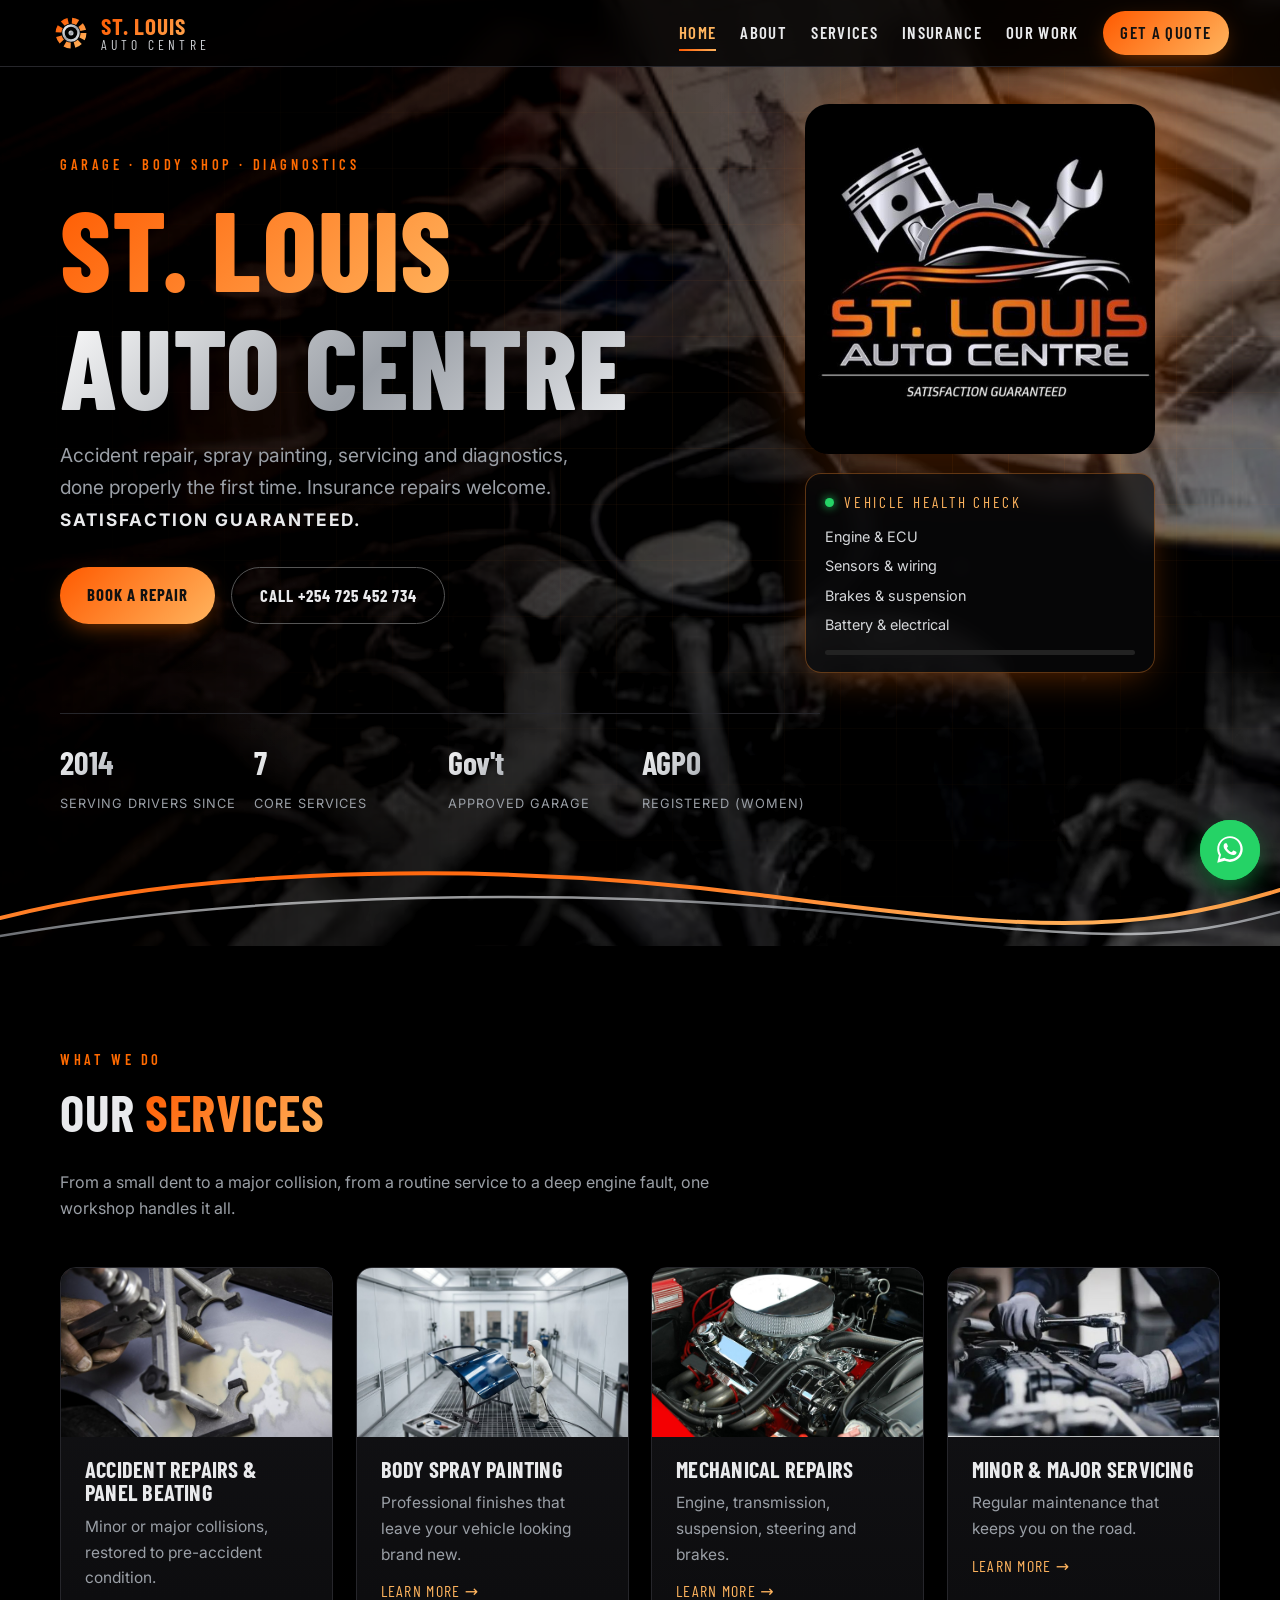
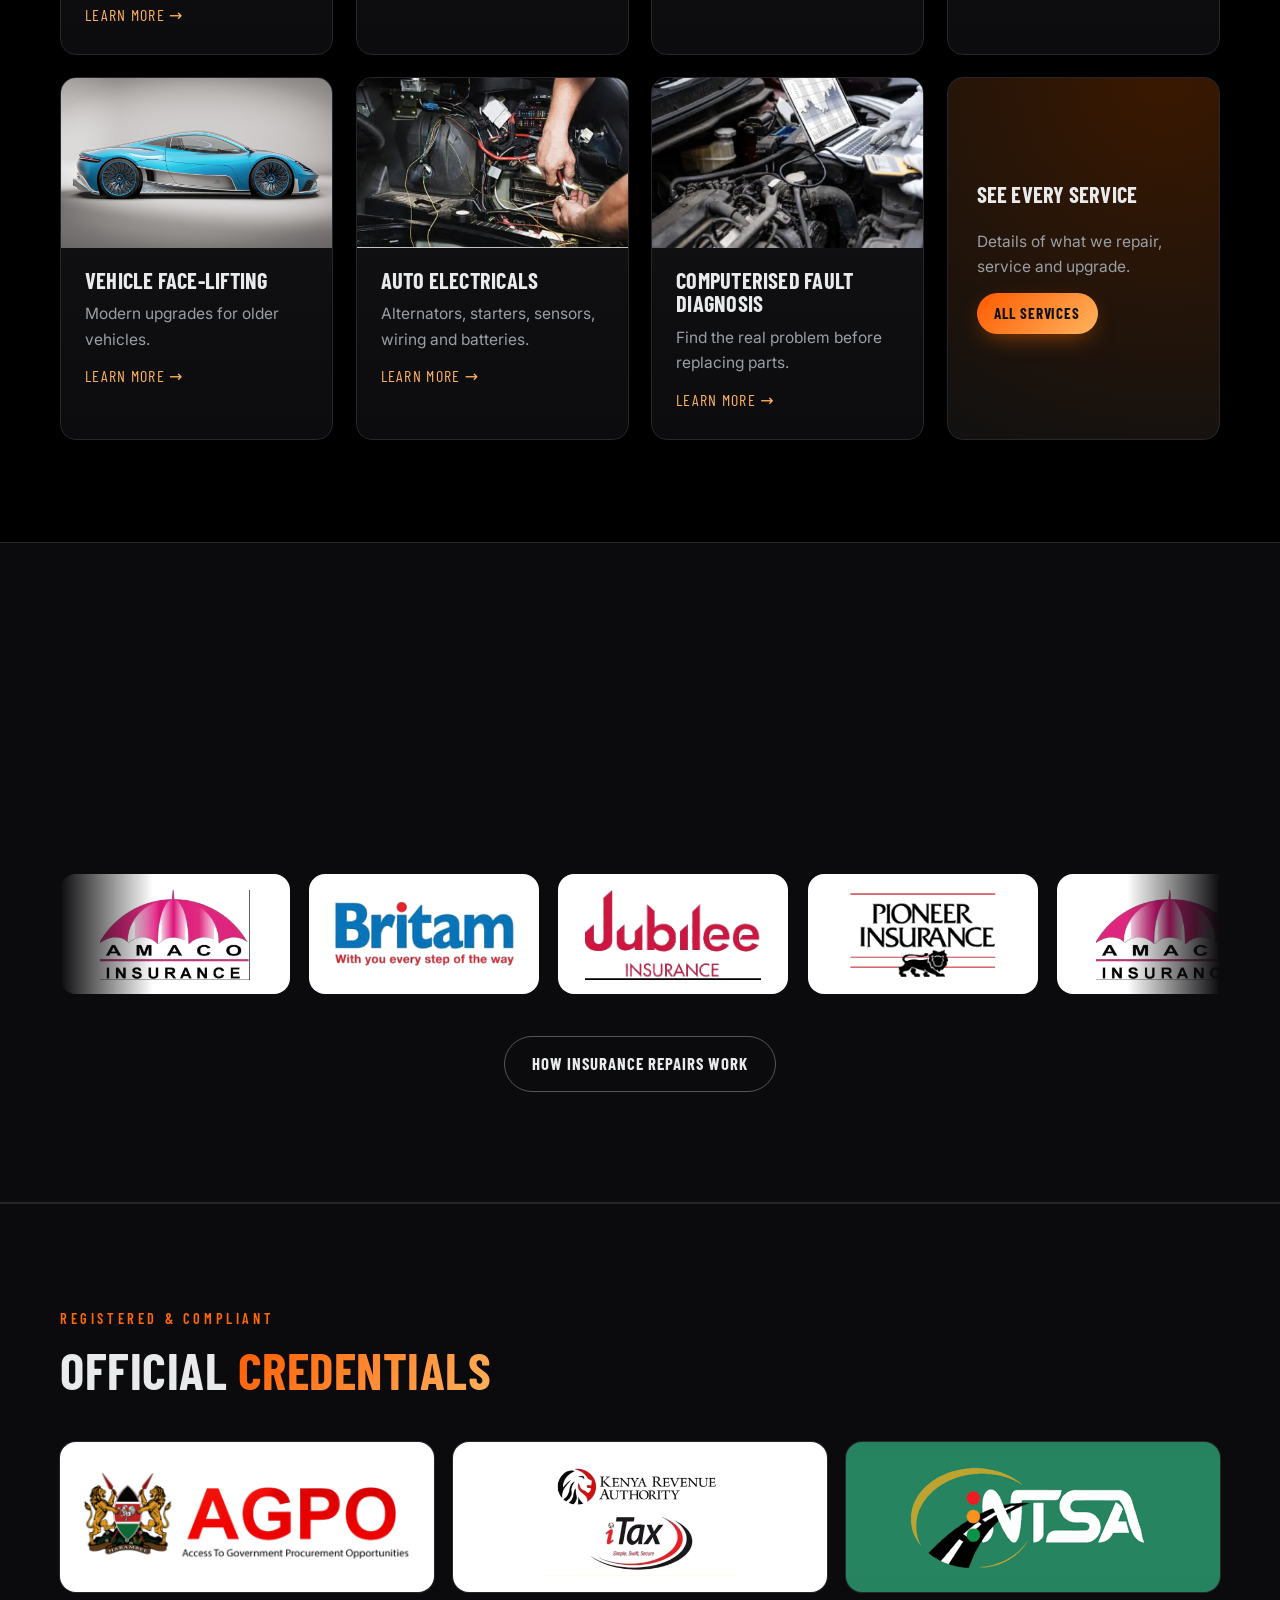
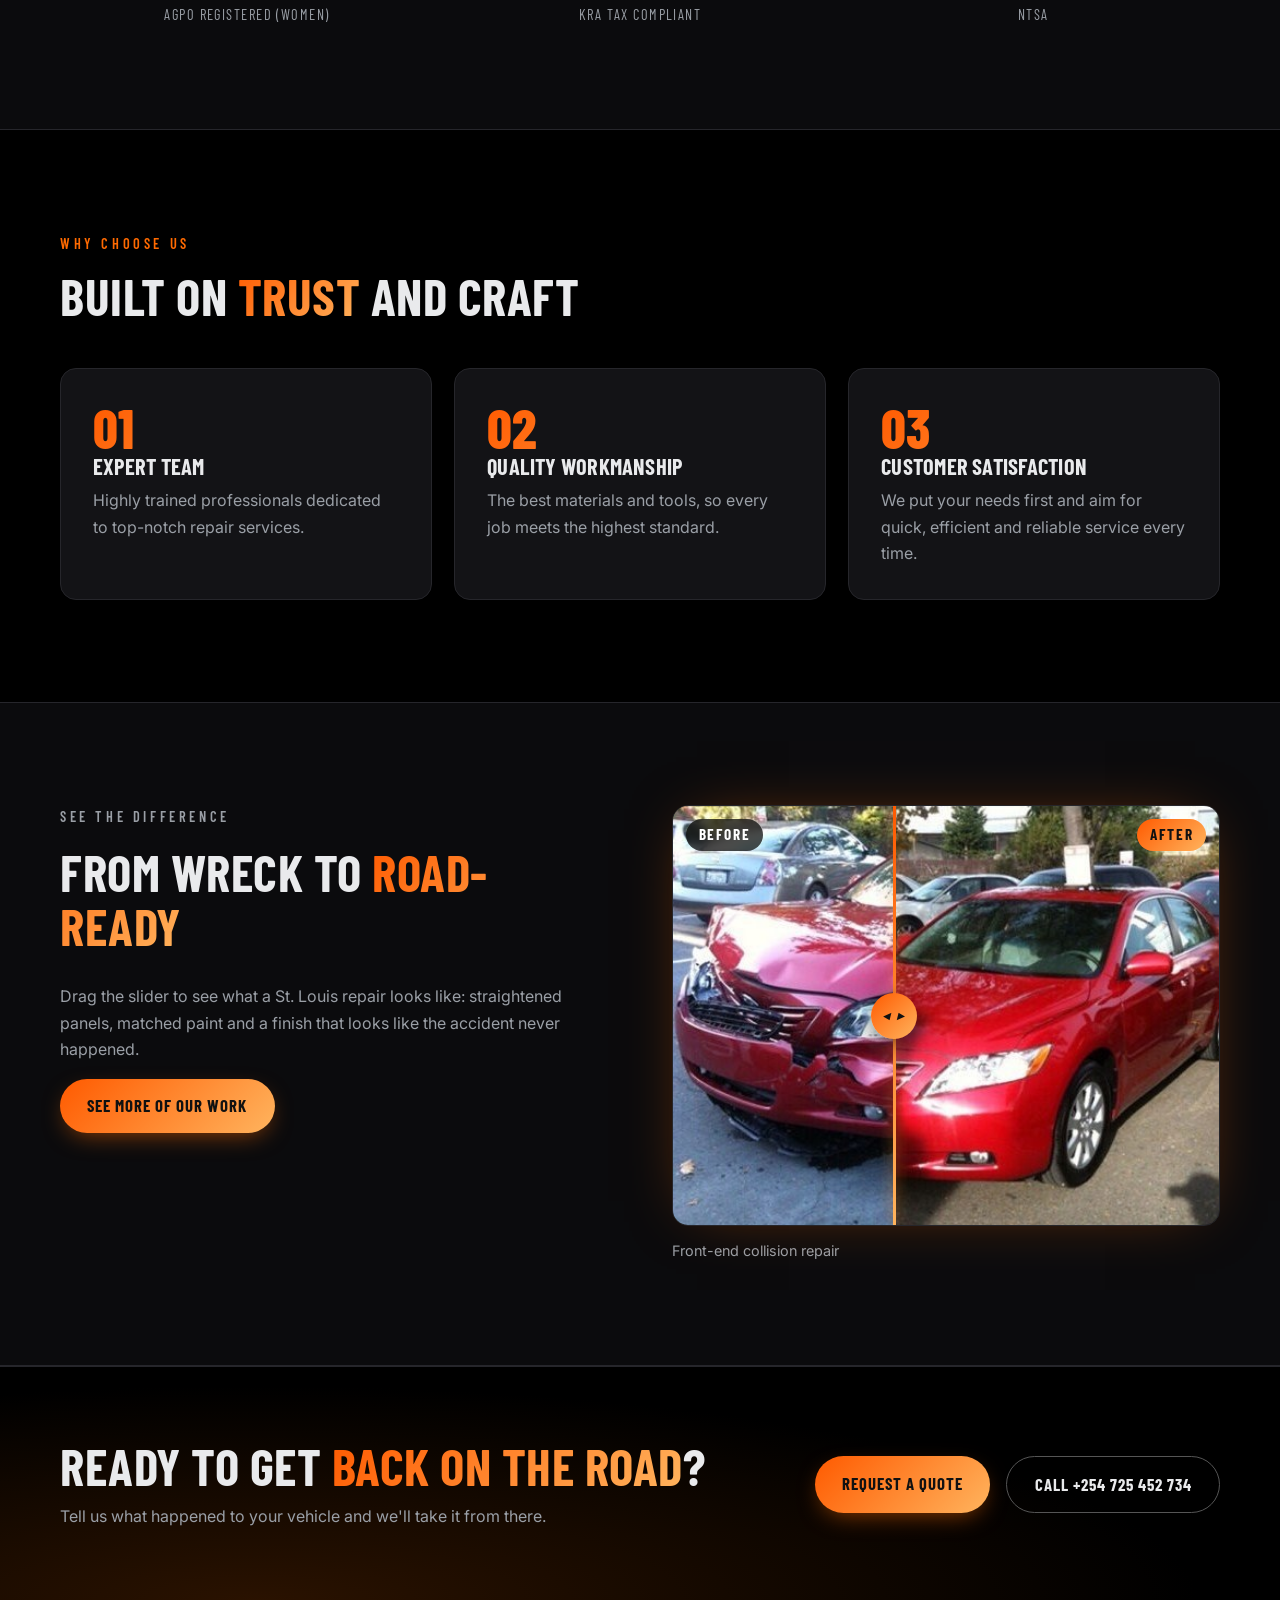
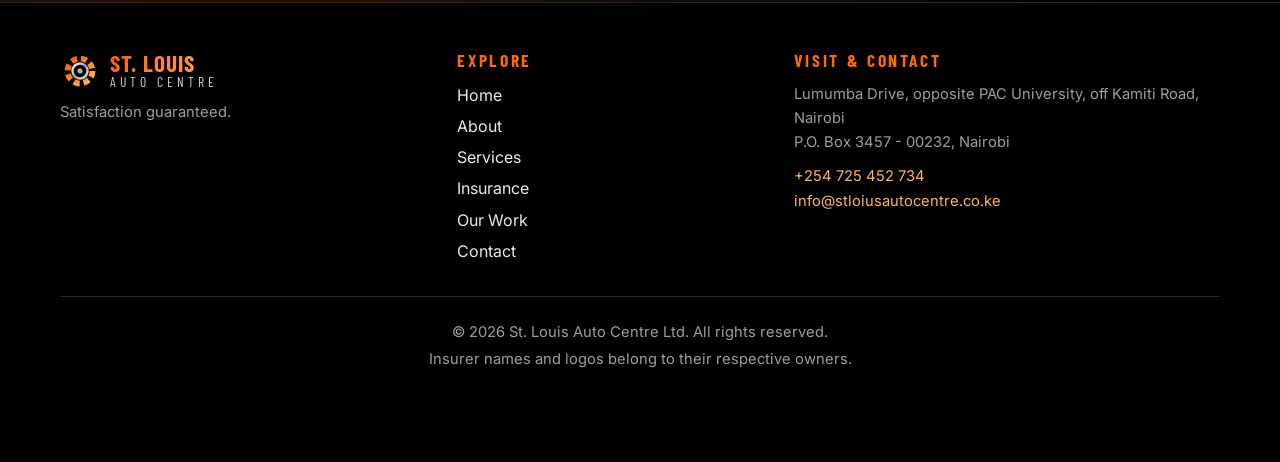
==== commit b24e5c81: "refactor pages" ====
--- a/index.html
+++ b/index.html
@@ -26,6 +26,9 @@
 <main>
 
 <section class="hero">
+  <div class="hero-bg" aria-hidden="true"></div>
+  <div class="hero-grid-lines" aria-hidden="true"></div>
+  <div class="scan-beam" aria-hidden="true"></div>
   <div class="hero-glow"></div>
   <div class="container hero-grid">
     <div class="hero-text">
@@ -34,7 +37,12 @@
       <p class="tagline anim a3">Accident repair, spray painting, servicing and diagnostics, done properly the first time. Insurance repairs welcome.<br><strong>Satisfaction guaranteed.</strong></p>
       <div class="cta anim a4"><a href="contact.html" class="btn">Book a Repair</a><a href="tel:+254725452734" class="btn btn-ghost">Call +254 725 452 734</a></div>
     </div>
-    <div class="hero-art"><img class="hero-logo" src="assets/logo.jpg" alt="St. Louis Auto Centre logo: piston, gear, wrench and car" width="420" height="420"></div>
+    <div class="hero-art"><img class="hero-logo" src="assets/logo.jpg" alt="St. Louis Auto Centre logo: piston, gear, wrench and car" width="420" height="420">
+      <div class="scan-card" aria-hidden="true">
+        <div class="scan-head"><span class="dot"></span>Vehicle health check</div>
+        <ul><li>Engine &amp; ECU</li><li>Sensors &amp; wiring</li><li>Brakes &amp; suspension</li><li>Battery &amp; electrical</li></ul>
+        <div class="scan-bar"><i></i></div>
+      </div></div>
   </div>
   <div class="container"><ul class="stats anim a5">
     <li><b>2014</b><span>Serving drivers since</span></li>
@@ -67,6 +75,13 @@
   </div>
 </section>
 
+<section class="section alt">
+  <div class="container">
+    <header class="section-head"><p class="eyebrow">Registered &amp; compliant</p><h2>Official <span class="orange">credentials</span></h2></header>
+    <div class="trust"><figure class="trust-card"><div class="tc-img"><img src="assets/img/agpo.png" alt="AGPO registered (Women) logo" loading="lazy"></div><figcaption>AGPO registered (Women)</figcaption></figure><figure class="trust-card"><div class="tc-img"><img src="assets/img/kra.png" alt="KRA tax compliant logo" loading="lazy"></div><figcaption>KRA tax compliant</figcaption></figure><figure class="trust-card fill"><div class="tc-img"><img src="assets/img/ntsa.png" alt="NTSA logo" loading="lazy"></div><figcaption>NTSA</figcaption></figure></div>
+  </div>
+</section>
+
 <section class="section">
   <div class="container">
     <header class="section-head"><p class="eyebrow">Why choose us</p><h2>Built on <span class="orange">trust</span> and craft</h2></header>
@@ -75,6 +90,20 @@
       <article class="feature"><span class="num">02</span><h3>Quality Workmanship</h3><p>The best materials and tools, so every job meets the highest standard.</p></article>
       <article class="feature"><span class="num">03</span><h3>Customer Satisfaction</h3><p>We put your needs first and aim for quick, efficient and reliable service every time.</p></article>
     </div>
+  </div>
+</section>
+<section class="section alt">
+  <div class="container split">
+    <div><p class="eyebrow">See the difference</p><h2>From wreck to <span class="orange">road-ready</span></h2>
+      <p>Drag the slider to see what a St. Louis repair looks like: straightened panels, matched paint and a finish that looks like the accident never happened.</p>
+      <a href="work.html" class="btn">See more of our work</a></div>
+    <figure class="ba-card"><div class="ba" style="--ratio:500/384">
+  <img class="ba-after" src="assets/img/camry-after.jpg" alt="After: red sedan front-end collision repair" loading="lazy">
+  <img class="ba-before" src="assets/img/camry-before.jpg" alt="Before: red sedan front-end collision repair" loading="lazy">
+  <span class="ba-tag t-before">Before</span><span class="ba-tag t-after">After</span>
+  <span class="ba-handle" aria-hidden="true"><i></i></span>
+  <input class="ba-range" type="range" min="0" max="100" value="50" aria-label="Drag to compare before and after: red sedan front-end collision repair">
+</div><figcaption>Front-end collision repair</figcaption></figure>
   </div>
 </section>
 <section class="cta-band">
--- a/styles.css
+++ b/styles.css
@@ -248,3 +248,56 @@
   .marquee{-webkit-mask-image:none;mask-image:none;overflow-x:auto}
   .marquee-track{animation:none!important}
 }
+
+/* Diagnostics hero background */
+.hero-bg{position:absolute;inset:-4%;background:linear-gradient(90deg,rgba(0,0,0,.94) 0%,rgba(0,0,0,.72) 48%,rgba(0,0,0,.5) 100%),url('assets/img/diagnostics.jpg') center/cover no-repeat;filter:saturate(.85) contrast(1.1);animation:kenburns 24s ease-in-out infinite alternate}
+.hero-bg::after{content:"";position:absolute;inset:0;background:linear-gradient(135deg,rgba(255,90,0,.45),transparent 55%);mix-blend-mode:soft-light}
+@keyframes kenburns{from{transform:scale(1)}to{transform:scale(1.09) translateX(-1.5%)}}
+.hero-grid-lines{position:absolute;inset:0;background-image:linear-gradient(rgba(255,140,40,.07) 1px,transparent 1px),linear-gradient(90deg,rgba(255,140,40,.07) 1px,transparent 1px);background-size:56px 56px;-webkit-mask-image:radial-gradient(ellipse at 70% 40%,#000,transparent 70%);mask-image:radial-gradient(ellipse at 70% 40%,#000,transparent 70%);pointer-events:none}
+.scan-beam{position:absolute;top:0;bottom:0;left:0;width:160px;background:linear-gradient(90deg,transparent,rgba(255,150,50,.22) 70%,rgba(255,190,110,.55) 98%,transparent);animation:scan 7s 1.2s linear infinite;pointer-events:none;transform:translateX(-200px)}
+@keyframes scan{0%{transform:translateX(-200px)}100%{transform:translateX(calc(100vw + 40px))}}
+.hero-glow{z-index:0}
+.hero-art{flex-direction:column;align-items:center;gap:1.2rem}
+.hero-logo{width:min(100%,350px)}
+.scan-card{width:min(100%,350px);padding:1rem 1.2rem 1.1rem;border-radius:var(--radius);background:rgba(10,10,12,.62);backdrop-filter:blur(10px);-webkit-backdrop-filter:blur(10px);border:1px solid rgba(255,140,40,.35);box-shadow:0 10px 40px -12px rgba(255,106,0,.45);animation:rise .9s 1.1s both cubic-bezier(.2,.7,.2,1)}
+.scan-head{display:flex;align-items:center;gap:.6rem;font-family:var(--font-head);text-transform:uppercase;letter-spacing:.18em;color:var(--orange2);font-size:.95rem;margin-bottom:.6rem}
+.scan-head .dot{width:9px;height:9px;border-radius:50%;background:#25d366;box-shadow:0 0 10px #25d366;animation:blink 1.4s infinite}
+@keyframes blink{50%{opacity:.25}}
+.scan-card ul{list-style:none;display:grid;gap:.35rem}
+.scan-card li{display:flex;justify-content:space-between;align-items:center;font-size:.9rem;color:#d6d8db}
+.scan-card li::after{content:"✓";width:20px;height:20px;border-radius:50%;display:grid;place-items:center;font-size:.75rem;font-weight:700;color:#111;background:var(--grad);opacity:0;animation:tick 9s infinite}
+.scan-card li:nth-child(1)::after{animation-delay:1.5s}.scan-card li:nth-child(2)::after{animation-delay:2.7s}.scan-card li:nth-child(3)::after{animation-delay:3.9s}.scan-card li:nth-child(4)::after{animation-delay:5.1s}
+@keyframes tick{0%{opacity:0;transform:scale(.3)}4%,70%{opacity:1;transform:scale(1)}80%,100%{opacity:0;transform:scale(1)}}
+.scan-bar{height:5px;border-radius:5px;background:#222;margin-top:.8rem;overflow:hidden}
+.scan-bar i{display:block;height:100%;width:0;background:var(--grad);animation:fill 9s linear infinite;animation-delay:1.2s}
+@keyframes fill{0%{width:0}70%{width:100%}85%{width:100%;opacity:1}100%{width:100%;opacity:0}}
+@media (max-width:900px){.hero-logo{width:min(46vw,200px)}.scan-card{width:min(100%,320px)}.hero-art{gap:.8rem}.hero-bg{background-position:60% center}}
+@media (prefers-reduced-motion:reduce){.scan-beam{display:none}.scan-card li::after{opacity:1}.scan-bar i{width:100%}}
+@media (max-width:600px){.scan-card{display:none}}
+
+/* Trust / credential logos */
+.trust{display:grid;grid-template-columns:repeat(auto-fit,minmax(230px,1fr));gap:1.2rem}
+.trust-wrap{margin-top:2rem}
+.trust-card{margin:0;transition:transform .3s}
+.trust-card:hover{transform:translateY(-5px)}
+.tc-img{background:#fff;border-radius:var(--radius);height:150px;display:grid;place-items:center;padding:1rem 1.4rem;overflow:hidden;box-shadow:0 0 0 1px var(--line);transition:box-shadow .3s}
+.trust-card:hover .tc-img{box-shadow:0 18px 40px -16px rgba(255,106,0,.5),0 0 0 1px #3a2a1c}
+.tc-img img{max-height:118px;max-width:100%;width:auto;height:auto;object-fit:contain}
+.trust-card.fill .tc-img{padding:0;background:#25845f}
+.trust-card.fill img{width:100%;height:100%;object-fit:cover}
+.trust-card figcaption{text-align:center;margin-top:.7rem;font-family:var(--font-head);text-transform:uppercase;letter-spacing:.1em;color:var(--muted)}
+
+/* Before / after slider */
+.ba-grid{grid-template-columns:repeat(auto-fit,minmax(min(100%,420px),1fr));gap:2rem;align-items:start}
+.ba-card{margin:0}
+.ba{--pos:50;position:relative;aspect-ratio:var(--ratio,4/3);border-radius:var(--radius);overflow:hidden;border:1px solid var(--line);box-shadow:0 0 60px -25px rgba(255,106,0,.55);touch-action:pan-y;user-select:none;-webkit-user-select:none;background:#111}
+.ba img{position:absolute;inset:0;width:100%;height:100%;object-fit:cover;pointer-events:none}
+.ba-before{clip-path:inset(0 calc(100% - var(--pos) * 1%) 0 0)}
+.ba-handle{position:absolute;top:0;bottom:0;left:calc(var(--pos) * 1%);width:3px;margin-left:-1.5px;background:var(--grad);box-shadow:0 0 14px rgba(255,140,40,.8);pointer-events:none}
+.ba-handle i{position:absolute;top:50%;left:50%;width:46px;height:46px;margin:-23px 0 0 -23px;border-radius:50%;background:var(--grad);box-shadow:0 6px 20px rgba(0,0,0,.5);display:grid;place-items:center}
+.ba-handle i::before{content:"\25C0  \25B6";font-size:.6rem;letter-spacing:.2em;color:#111;white-space:nowrap}
+.ba-tag{position:absolute;top:.8rem;padding:.2rem .8rem;border-radius:999px;font-family:var(--font-head);text-transform:uppercase;letter-spacing:.12em;font-size:.95rem;font-weight:700;background:rgba(0,0,0,.7);color:#fff;backdrop-filter:blur(4px);pointer-events:none}
+.t-before{left:.8rem}.t-after{right:.8rem;background:var(--grad);color:#111}
+.ba-range{position:absolute;inset:0;width:100%;height:100%;opacity:0;cursor:ew-resize;margin:0;-webkit-appearance:none;appearance:none}
+.ba:focus-within{outline:2px solid var(--orange)}
+.ba-card figcaption{margin-top:.8rem}
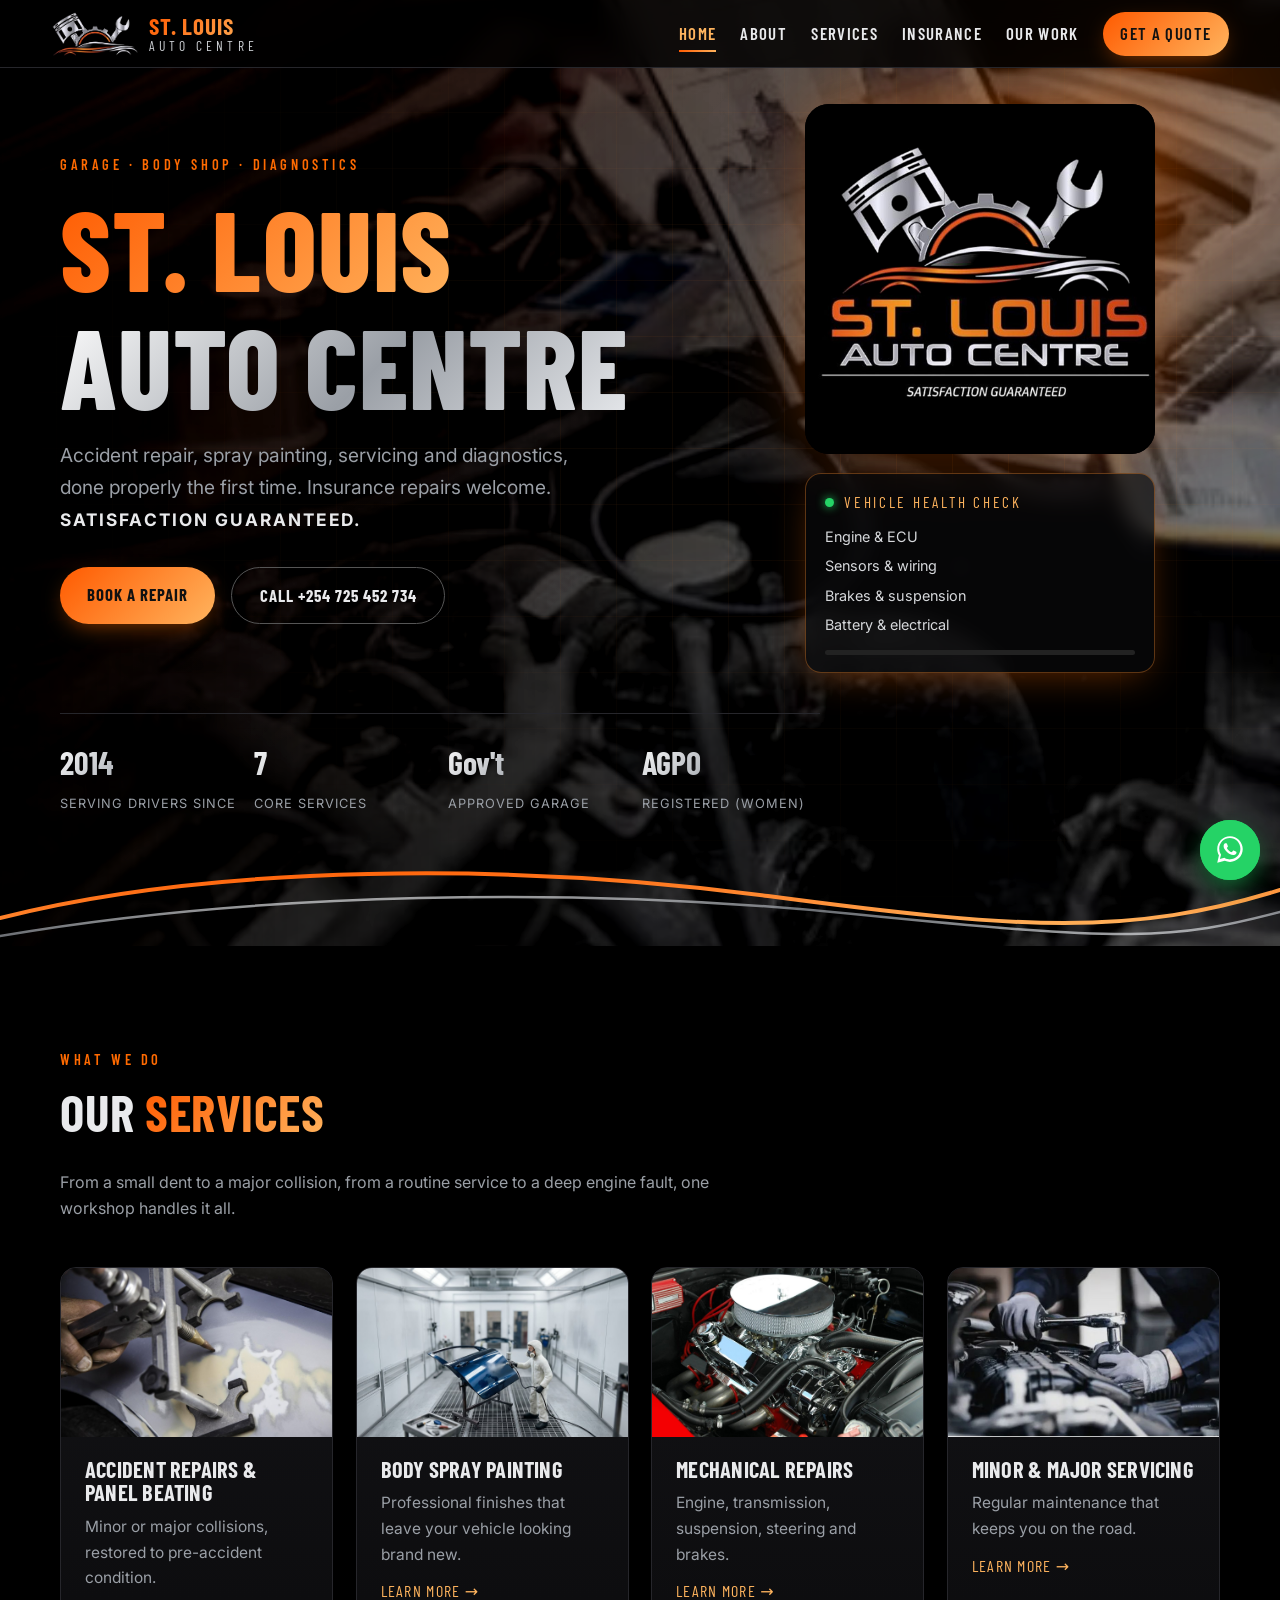
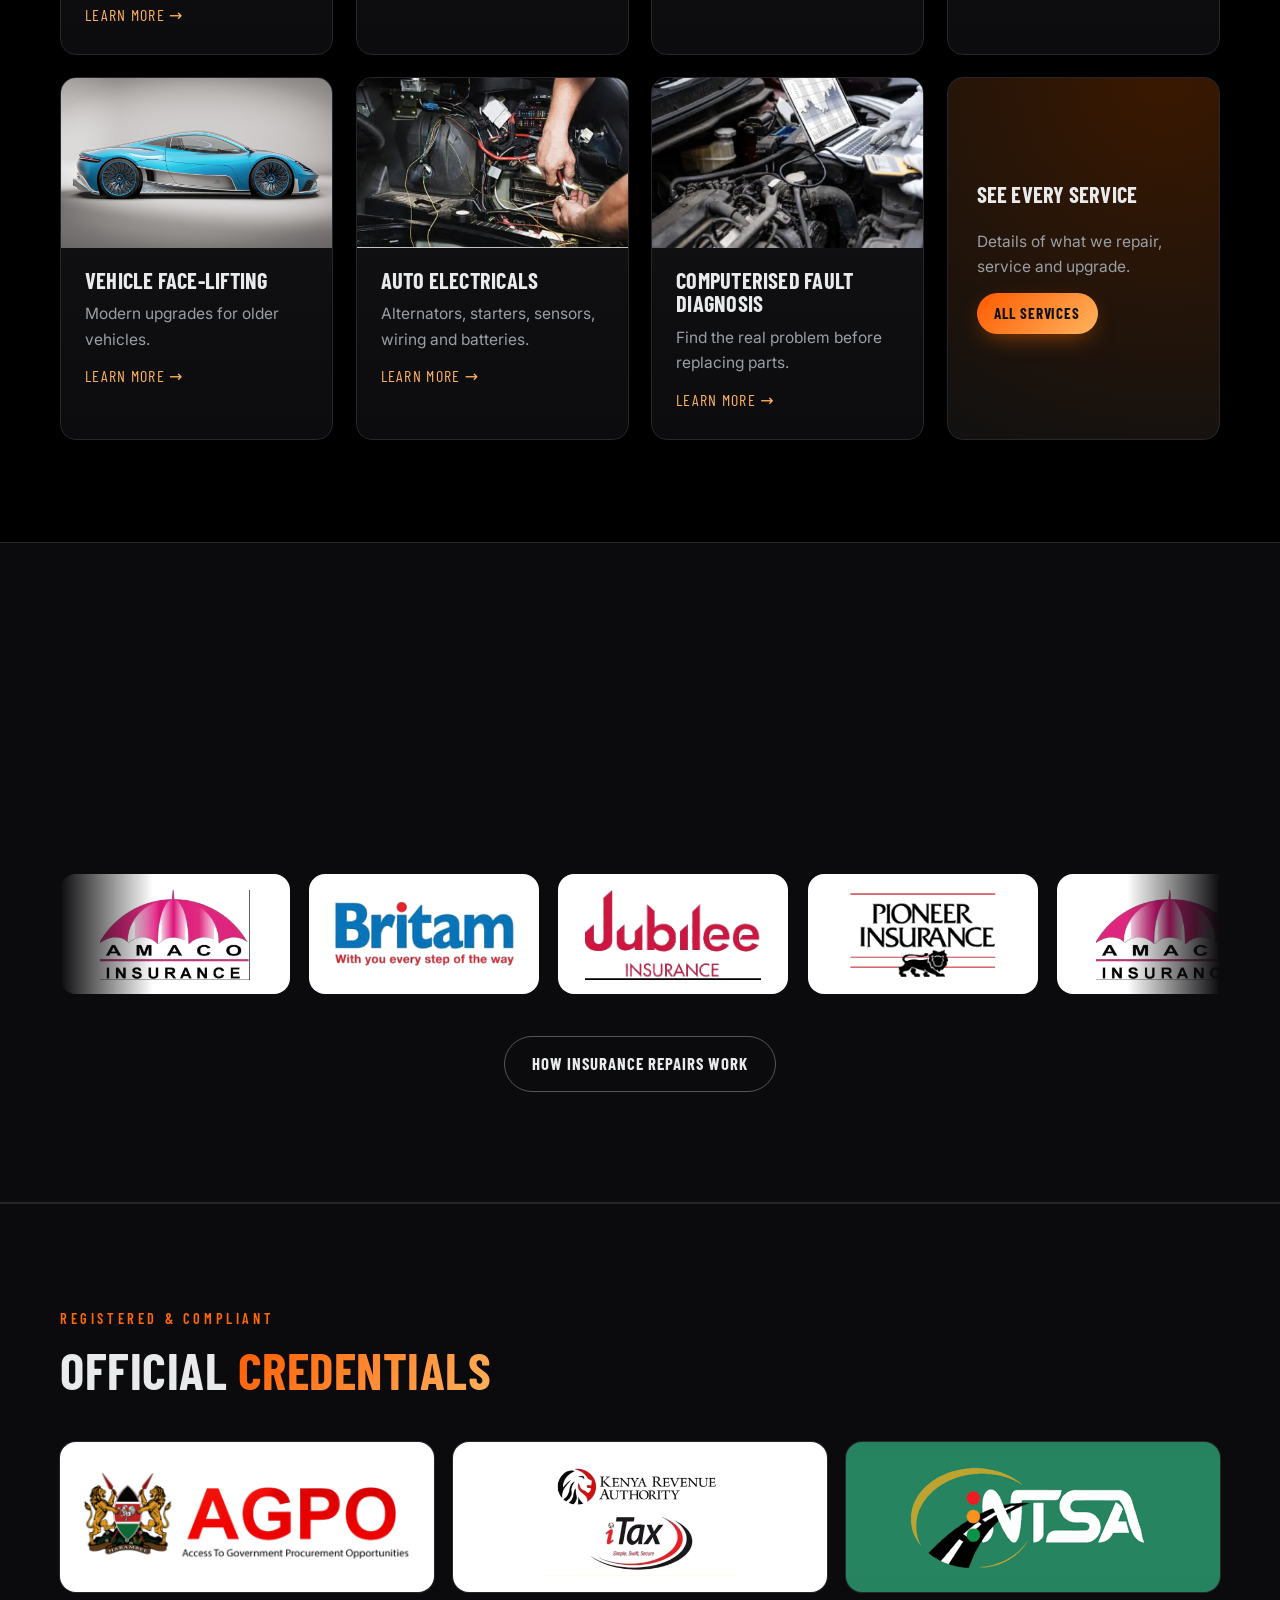
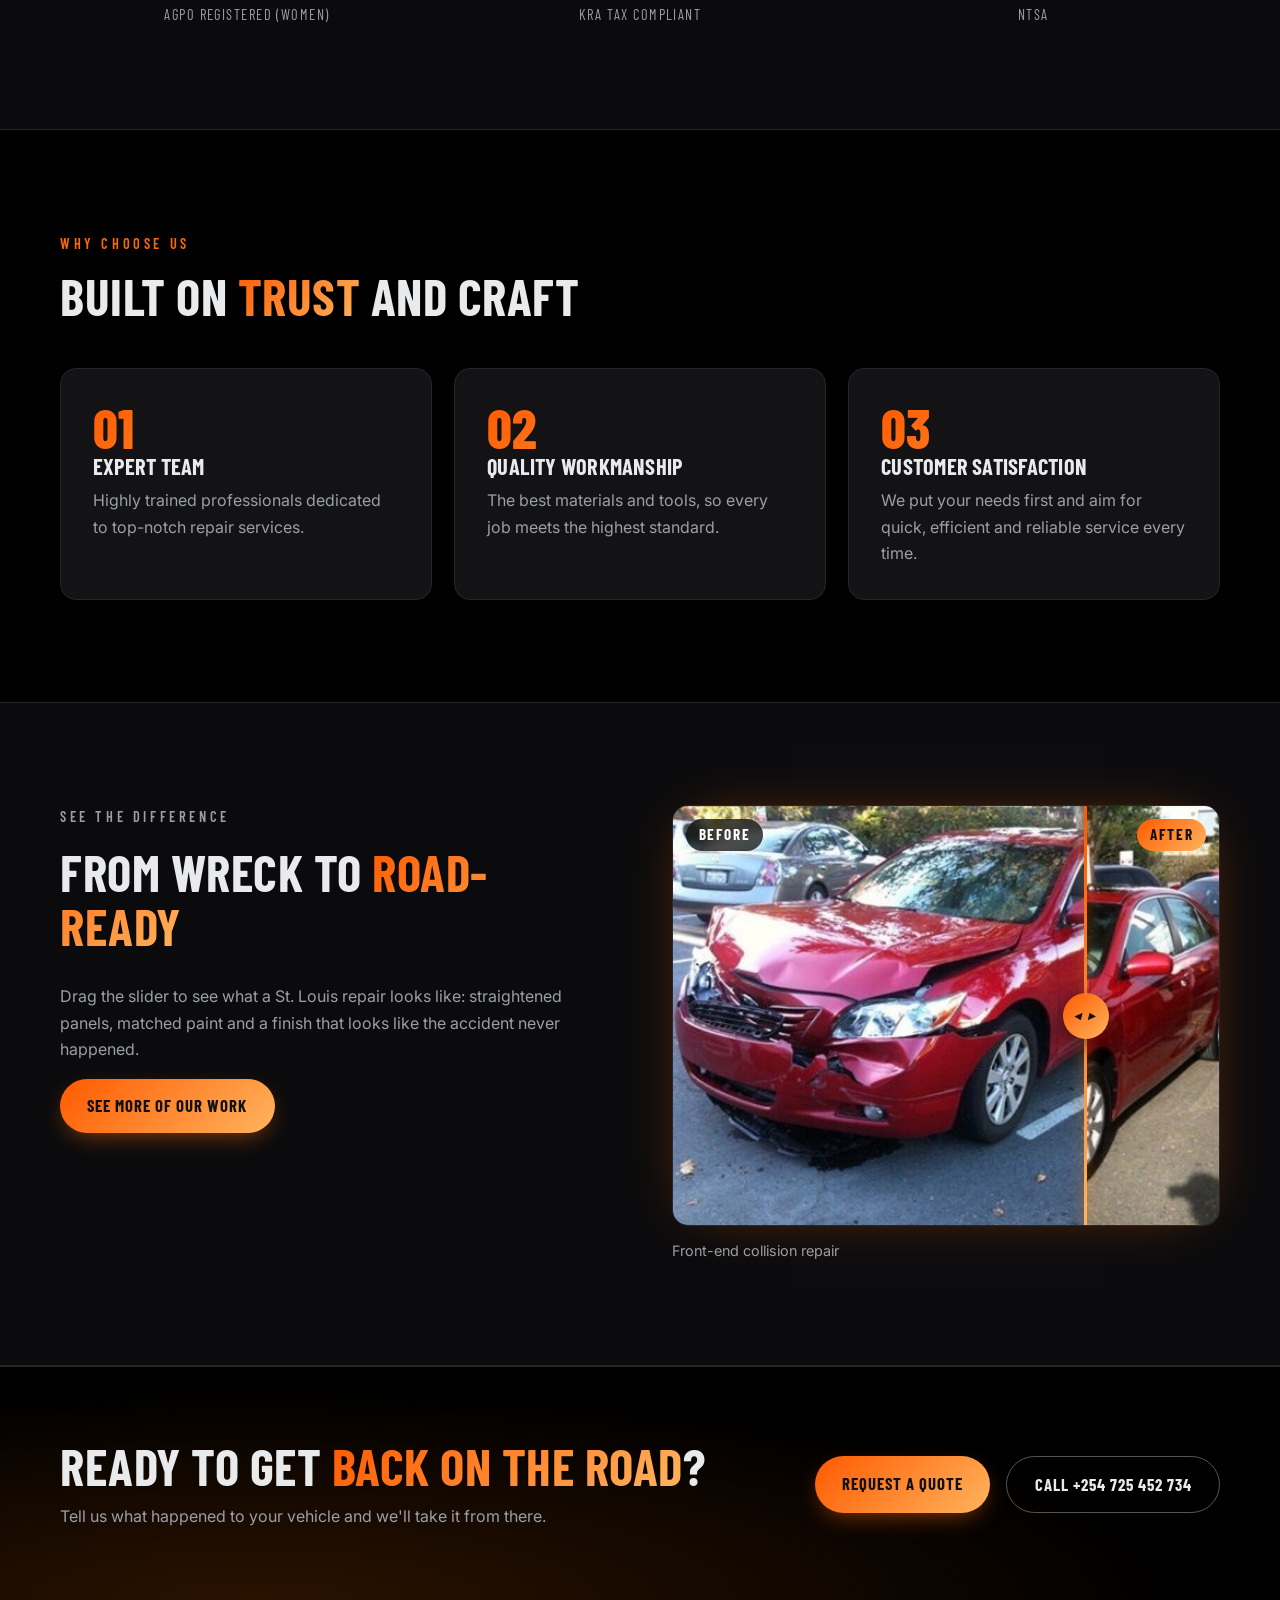
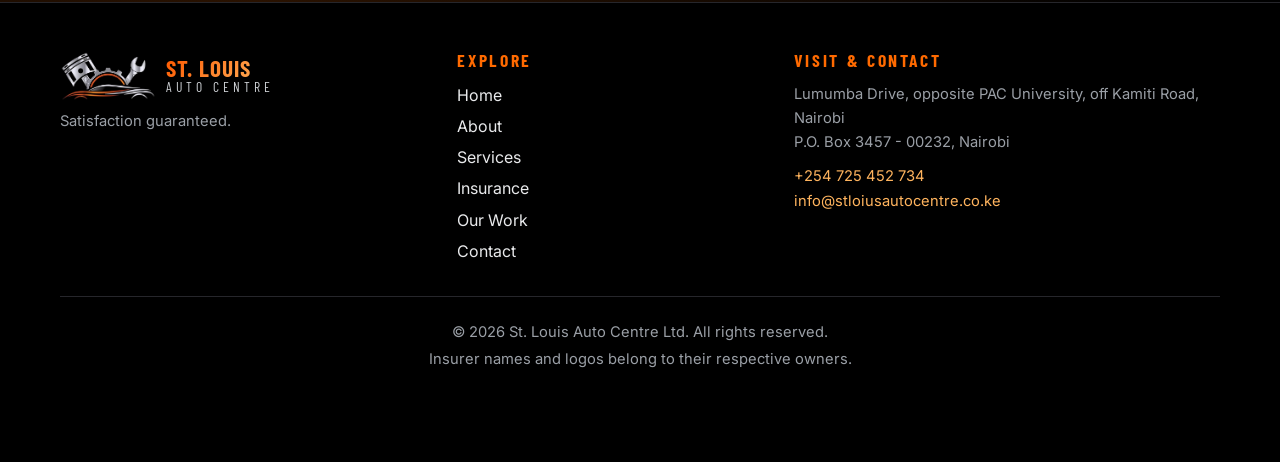
==== commit 92a01abf: "refactor emblem" ====
--- a/index.html
+++ b/index.html
@@ -19,7 +19,7 @@
 </defs></svg>
 <div class="progress" id="progress"></div>
 <header class="nav">
-  <a class="brand" href="index.html" aria-label="St. Louis Auto Centre home"><svg class="brand-mark" viewBox="0 0 48 48" aria-hidden="true"><circle class="gear" cx="24" cy="24" r="15" fill="none" stroke="url(#gOrange)" stroke-width="7" stroke-dasharray="7.2 4.7"/><circle cx="24" cy="24" r="9" fill="none" stroke="url(#gSilver)" stroke-width="3"/><circle cx="24" cy="24" r="3" fill="url(#gSilver)"/></svg><span class="brand-text"><b>ST. LOUIS</b><small>AUTO CENTRE</small></span></a>
+  <a class="brand" href="index.html" aria-label="St. Louis Auto Centre home"><span class="emb" aria-hidden="true"><img class="l base" src="assets/emblem/base.png" alt=""><img class="l arc" src="assets/emblem/arc.png" alt=""><img class="l piston" src="assets/emblem/piston.png" alt=""><img class="l spanner" src="assets/emblem/spanner.png" alt=""><i class="shine"></i></span><span class="brand-text"><b>ST. LOUIS</b><small>AUTO CENTRE</small></span></a>
   <button class="burger" id="burger" aria-label="Toggle menu" aria-expanded="false" aria-controls="menu"><span></span><span></span><span></span></button>
   <nav id="menu" class="menu"><a href="index.html" class="active" aria-current="page">Home</a><a href="about.html">About</a><a href="services.html">Services</a><a href="insurance.html">Insurance</a><a href="work.html">Our Work</a><a href="contact.html" class="btn btn-sm">Get a Quote</a></nav>
 </header>
@@ -37,7 +37,7 @@
       <p class="tagline anim a3">Accident repair, spray painting, servicing and diagnostics, done properly the first time. Insurance repairs welcome.<br><strong>Satisfaction guaranteed.</strong></p>
       <div class="cta anim a4"><a href="contact.html" class="btn">Book a Repair</a><a href="tel:+254725452734" class="btn btn-ghost">Call +254 725 452 734</a></div>
     </div>
-    <div class="hero-art"><img class="hero-logo" src="assets/logo.jpg" alt="St. Louis Auto Centre logo: piston, gear, wrench and car" width="420" height="420">
+    <div class="hero-art"><div class="hero-logo" role="img" aria-label="St. Louis Auto Centre logo: piston, gear, wrench and car"><img class="logo-text" src="assets/emblem/logo-text.jpg" alt="" width="500" height="500"><span class="hero-emb"><span class="emb" aria-hidden="true"><img class="l base" src="assets/emblem/base.png" alt=""><img class="l arc" src="assets/emblem/arc.png" alt=""><img class="l piston" src="assets/emblem/piston.png" alt=""><img class="l spanner" src="assets/emblem/spanner.png" alt=""><i class="shine"></i></span></span></div>
       <div class="scan-card" aria-hidden="true">
         <div class="scan-head"><span class="dot"></span>Vehicle health check</div>
         <ul><li>Engine &amp; ECU</li><li>Sensors &amp; wiring</li><li>Brakes &amp; suspension</li><li>Battery &amp; electrical</li></ul>
@@ -116,7 +116,7 @@
 <footer class="footer">
   <div class="container foot-grid">
     <div>
-      <a class="brand" href="index.html"><svg class="brand-mark" viewBox="0 0 48 48" aria-hidden="true"><circle class="gear" cx="24" cy="24" r="15" fill="none" stroke="url(#gOrange)" stroke-width="7" stroke-dasharray="7.2 4.7"/><circle cx="24" cy="24" r="9" fill="none" stroke="url(#gSilver)" stroke-width="3"/><circle cx="24" cy="24" r="3" fill="url(#gSilver)"/></svg><span class="brand-text"><b>ST. LOUIS</b><small>AUTO CENTRE</small></span></a>
+      <a class="brand" href="index.html"><span class="emb" aria-hidden="true"><img class="l base" src="assets/emblem/base.png" alt=""><img class="l arc" src="assets/emblem/arc.png" alt=""><img class="l piston" src="assets/emblem/piston.png" alt=""><img class="l spanner" src="assets/emblem/spanner.png" alt=""><i class="shine"></i></span><span class="brand-text"><b>ST. LOUIS</b><small>AUTO CENTRE</small></span></a>
       <p class="muted">Satisfaction guaranteed.</p>
     </div>
     <div><h4>Explore</h4><nav class="foot-links"><a href="index.html">Home</a><a href="about.html">About</a><a href="services.html">Services</a><a href="insurance.html">Insurance</a><a href="work.html">Our Work</a><a href="contact.html">Contact</a></nav></div>
--- a/styles.css
+++ b/styles.css
@@ -301,3 +301,23 @@
 .ba-range{position:absolute;inset:0;width:100%;height:100%;opacity:0;cursor:ew-resize;margin:0;-webkit-appearance:none;appearance:none}
 .ba:focus-within{outline:2px solid var(--orange)}
 .ba-card figcaption{margin-top:.8rem}
+
+/* ===== Animated emblem (piston · gear · spanner · car) ===== */
+.emb{position:relative;display:block;width:84px;aspect-ratio:1376/704;flex:none}
+.emb .l{position:absolute;inset:0;width:100%;height:100%;display:block;pointer-events:none}
+.emb .piston{animation:pump 1.6s ease-in-out infinite alternate}
+.emb .spanner{transform-origin:70.9% 62.5%;animation:wrench 3.2s ease-in-out infinite alternate}
+.emb .arc{animation:arcglow 2.4s ease-in-out infinite alternate}
+.emb .shine{position:absolute;inset:0;background:linear-gradient(105deg,transparent 38%,rgba(255,255,255,.75) 50%,transparent 62%) no-repeat;background-size:300% 100%;background-position:130% 0;-webkit-mask:url(assets/emblem/full.png) center/100% 100% no-repeat;mask:url(assets/emblem/full.png) center/100% 100% no-repeat;mix-blend-mode:soft-light;animation:shine 5s 1s ease-in-out infinite;pointer-events:none}
+@keyframes pump{from{transform:translate(-1.6%,-2.2%)}to{transform:translate(1%,1.5%)}}
+@keyframes wrench{from{transform:rotate(-5deg)}to{transform:rotate(4deg)}}
+@keyframes arcglow{from{filter:brightness(.95) drop-shadow(0 0 0 rgba(255,106,0,0))}to{filter:brightness(1.35) drop-shadow(0 0 6px rgba(255,120,20,.9))}}
+@keyframes shine{0%{background-position:130% 0}45%,100%{background-position:-30% 0}}
+.brand .emb{width:88px}
+.hero-logo{position:relative;aspect-ratio:1/1;height:auto;overflow:hidden;background:#000}
+.hero-logo .logo-text{position:absolute;inset:0;width:100%;height:100%;display:block}
+.hero-logo .hero-emb{position:absolute;left:8.56%;top:10.5%;width:86%}
+.hero-logo .emb{width:100%}
+.footer .brand .emb{width:96px}
+@media (max-width:520px){.brand .emb{width:70px}}
+@media (prefers-reduced-motion:reduce){.emb .piston,.emb .spanner,.emb .arc,.emb .shine{animation:none}}
